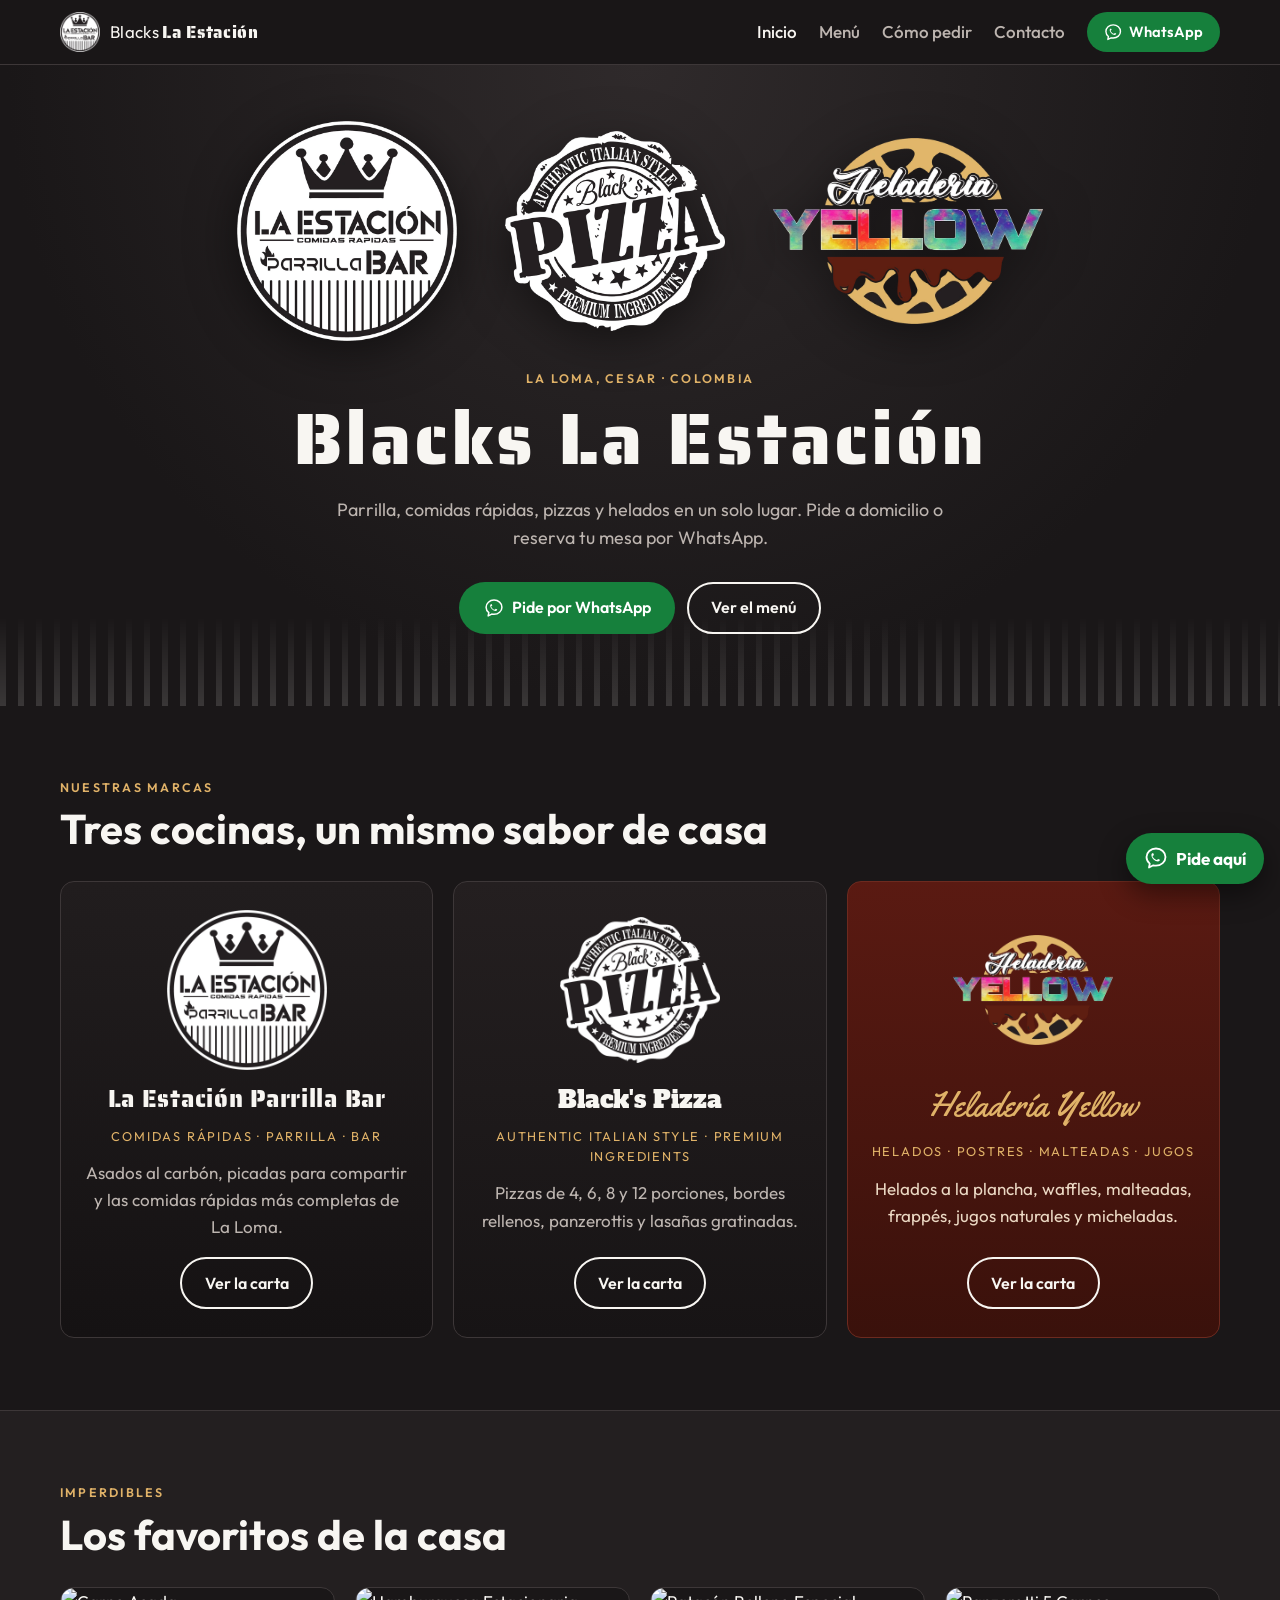
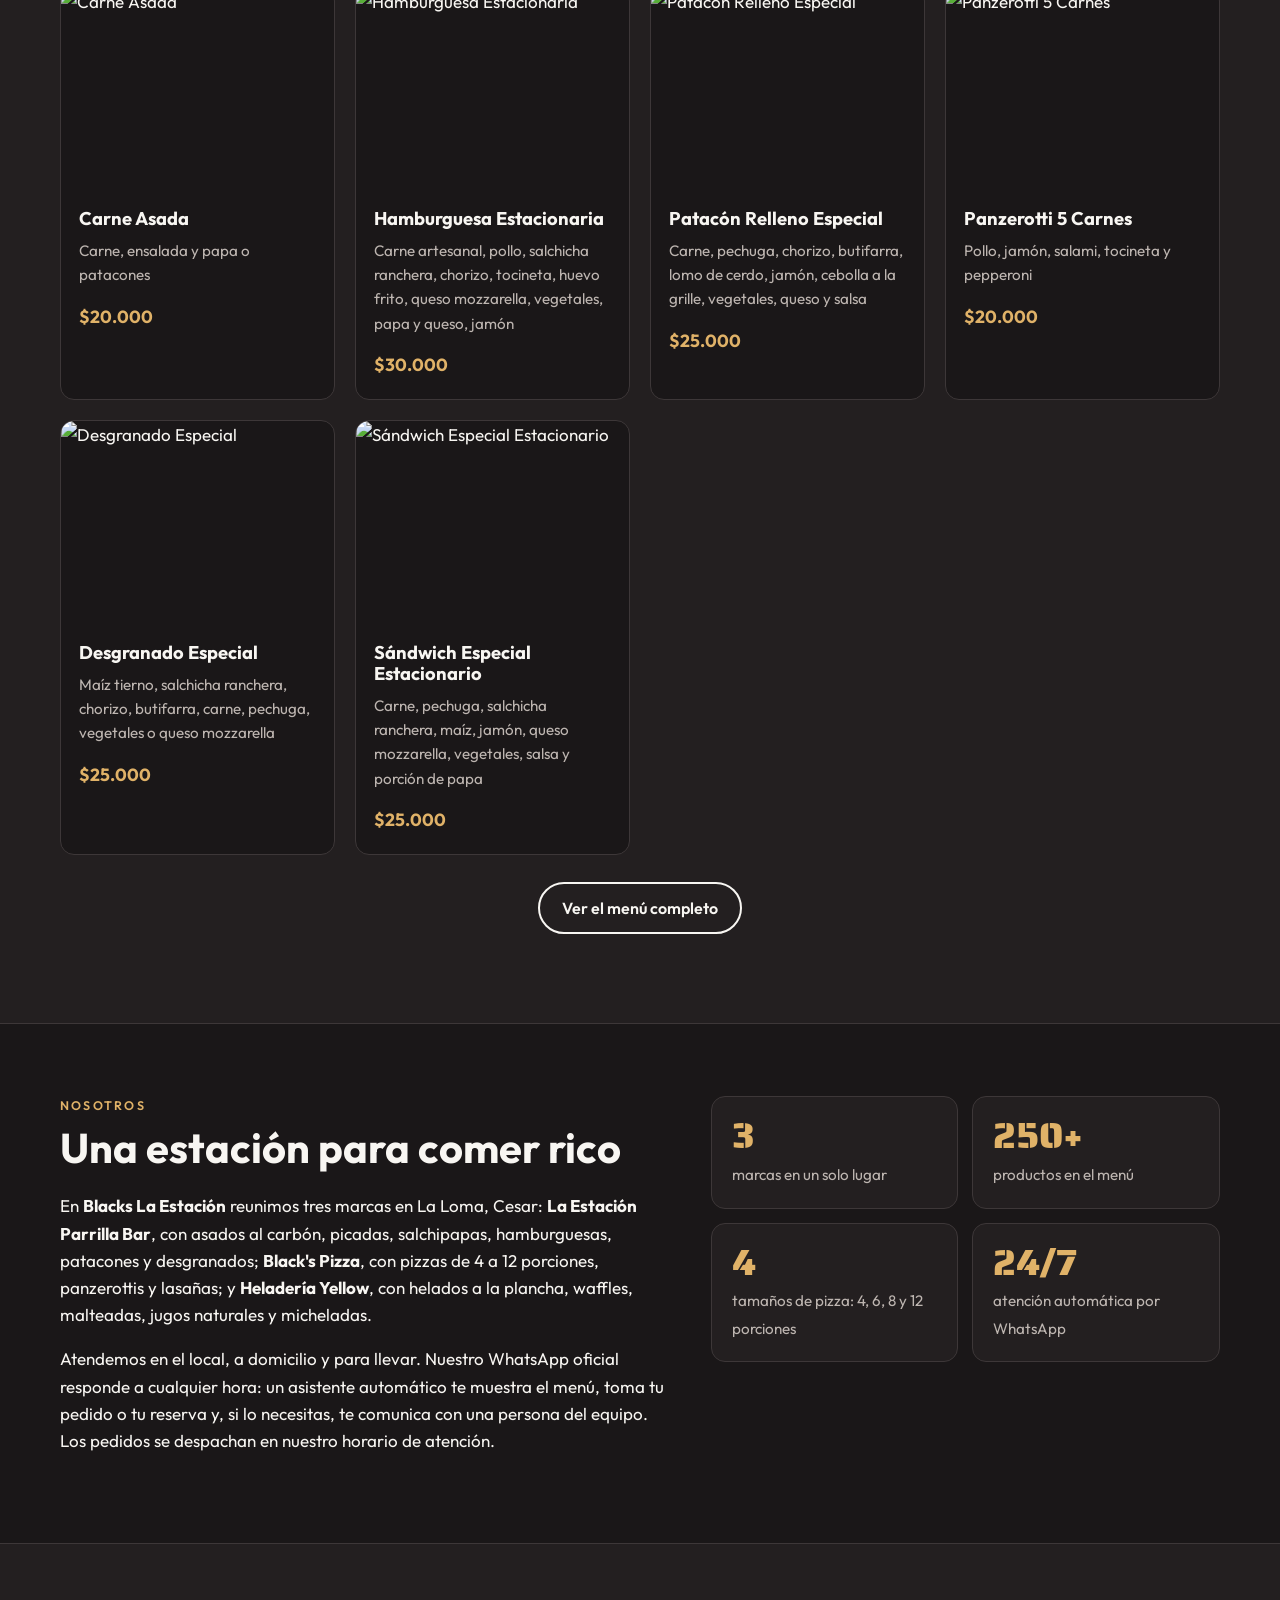
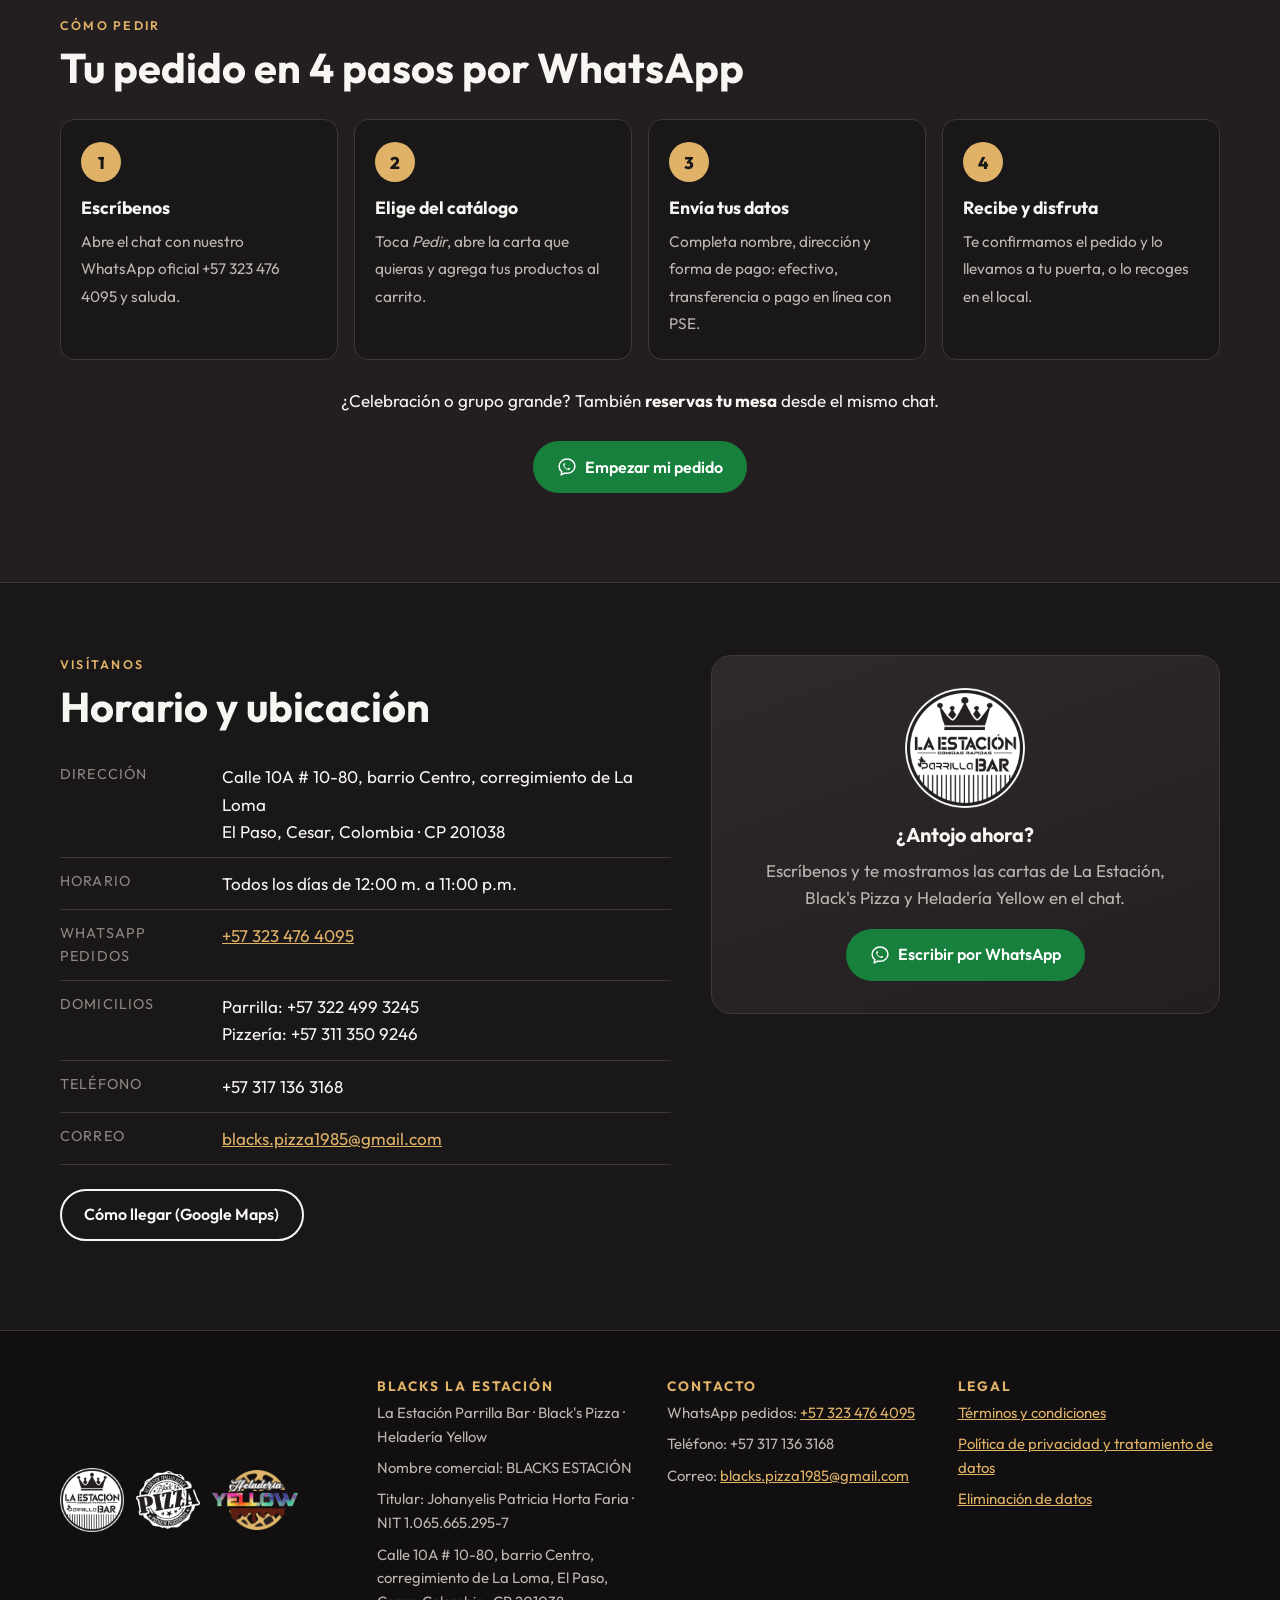
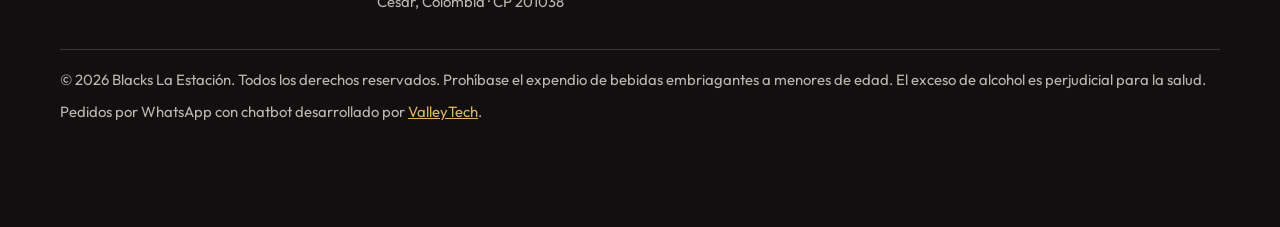
==== index.html @ 65b808b9 "Subiendo nuevamente los archivos de la página web" ====
<!doctype html>
<html lang="es-CO">
<head>
<meta charset="utf-8">
<meta name="viewport" content="width=device-width, initial-scale=1">
<title>Blacks La Estación | Parrilla, Pizza y Helados en La Loma, Cesar</title>
<meta name="description" content="Blacks La Estación: La Estación Parrilla Bar, Black&#x27;s Pizza y Heladería Yellow. Asados, comidas rápidas, pizzas y helados en La Loma, Cesar. Pide a domicilio por WhatsApp.">
<!-- Verificación del dominio en Meta (Configuración del negocio → Seguridad de la marca → Dominios → Etiqueta meta).
     Pega aquí la etiqueta que te dé Meta, por ejemplo:
<meta name="facebook-domain-verification" content="CODIGO_DE_META" /> -->
<meta property="og:title" content="Blacks La Estación | Parrilla, Pizza y Helados en La Loma, Cesar">
<meta property="og:description" content="Blacks La Estación: La Estación Parrilla Bar, Black&#x27;s Pizza y Heladería Yellow. Asados, comidas rápidas, pizzas y helados en La Loma, Cesar. Pide a domicilio por WhatsApp.">
<meta property="og:type" content="website">
<meta property="og:image" content="assets/img/la-estacion.png">
<meta name="theme-color" content="#1a1718">
<link rel="icon" type="image/png" href="assets/img/favicon.png">
<link rel="preconnect" href="https://fonts.googleapis.com">
<link rel="preconnect" href="https://fonts.gstatic.com" crossorigin>
<link href="https://fonts.googleapis.com/css2?family=Alfa+Slab+One&family=Outfit:wght@300;400;500;600;700;800&family=Saira+Stencil+One&family=Yellowtail&display=swap" rel="stylesheet">
<link rel="stylesheet" href="assets/css/estilos.css">
</head>
<body>
<a class="saltar" href="#contenido">Saltar al contenido</a>
<header class="barra">
  <div class="barra__in">
    <a class="marca-sitio" href="index.html" aria-label="Blacks La Estación, inicio">
      <img src="assets/img/la-estacion.webp" alt="" width="40" height="40">
      <span>Blacks <b>La Estación</b></span>
    </a>
    <button class="menu-movil" aria-expanded="false" aria-controls="nav-principal" aria-label="Abrir menú"><span></span><span></span><span></span></button>
    <nav id="nav-principal" class="nav" aria-label="Principal"><ul><li><a href="index.html" aria-current="page">Inicio</a></li><li><a href="menu.html">Menú</a></li><li><a href="index.html#pedir">Cómo pedir</a></li><li><a href="index.html#contacto">Contacto</a></li></ul>
      <a class="btn btn--wa btn--sm" data-wa href="https://wa.me/573234764095?text=Hola%20%F0%9F%91%8B%20quiero%20hacer%20un%20pedido" data-texto="Hola 👋 quiero hacer un pedido" target="_blank" rel="noopener"><svg class="ico" viewBox="0 0 24 24" aria-hidden="true"><path d="M12 2.5c-5.25 0-9.5 3.86-9.5 8.62 0 2.6 1.27 4.93 3.27 6.51L5 21.5l4.3-2.18c.86.21 1.77.32 2.7.32 5.25 0 9.5-3.86 9.5-8.62S17.25 2.5 12 2.5Z" fill="none" stroke="currentColor" stroke-width="1.8" stroke-linejoin="round"/><path d="M8.3 9.6c.2 1.7 2.4 4 4.2 4.4.6.1 1-.3 1.3-.7l.3-.4 1.8.9c-.1.9-.9 1.7-1.9 1.7-3 0-6.6-3.5-6.6-6.5 0-1 .8-1.8 1.7-1.9l.9 1.8-.4.3c-.4.2-.7.6-.6 1.1Z" fill="currentColor"/></svg><span>WhatsApp</span></a>
    </nav>
  </div>
</header>
<main id="contenido">
<section class="heroe">
  <div class="heroe__rayas" aria-hidden="true"></div>
  <div class="contenedor heroe__in">
    <div class="heroe__logos">
      <img src="assets/img/la-estacion.webp" alt="La Estación Parrilla Bar" width="220" height="220">
      <img src="assets/img/blacks-pizza.webp" alt="Black's Pizza" width="220" height="200">
      <img src="assets/img/heladeria-yellow.webp" alt="Heladería Yellow" width="260" height="180">
    </div>
    <p class="kicker">La Loma, Cesar · Colombia</p>
    <h1>Blacks La Estación</h1>
    <p class="heroe__texto">Parrilla, comidas rápidas, pizzas y helados en un solo lugar. Pide a domicilio o reserva tu mesa por WhatsApp.</p>
    <div class="heroe__cta">
      <a class="btn btn--wa" data-wa data-texto="Hola 👋 quiero hacer un pedido" href="https://wa.me/573234764095?text=Hola%20%F0%9F%91%8B%20quiero%20hacer%20un%20pedido" target="_blank" rel="noopener"><svg class="ico" viewBox="0 0 24 24" aria-hidden="true"><path d="M12 2.5c-5.25 0-9.5 3.86-9.5 8.62 0 2.6 1.27 4.93 3.27 6.51L5 21.5l4.3-2.18c.86.21 1.77.32 2.7.32 5.25 0 9.5-3.86 9.5-8.62S17.25 2.5 12 2.5Z" fill="none" stroke="currentColor" stroke-width="1.8" stroke-linejoin="round"/><path d="M8.3 9.6c.2 1.7 2.4 4 4.2 4.4.6.1 1-.3 1.3-.7l.3-.4 1.8.9c-.1.9-.9 1.7-1.9 1.7-3 0-6.6-3.5-6.6-6.5 0-1 .8-1.8 1.7-1.9l.9 1.8-.4.3c-.4.2-.7.6-.6 1.1Z" fill="currentColor"/></svg><span>Pide por WhatsApp</span></a>
      <a class="btn btn--linea" href="menu.html">Ver el menú</a>
    </div>
  </div>
</section>

<section class="seccion" id="marcas" aria-labelledby="t-marcas">
  <div class="contenedor">
    <p class="kicker">Nuestras marcas</p>
    <h2 id="t-marcas">Tres cocinas, un mismo sabor de casa</h2>
    <div class="marcas"><article class="marca marca--estacion"><img src="assets/img/la-estacion.webp" alt="La Estación Parrilla Bar" width="180" height="180" loading="lazy"><h3>La Estación Parrilla Bar</h3><p class="marca__lema">Comidas rápidas · Parrilla · Bar</p><p>Asados al carbón, picadas para compartir y las comidas rápidas más completas de La Loma.</p><a class="btn btn--linea" href="menu.html#la-estacion">Ver la carta</a></article><article class="marca marca--pizza"><img src="assets/img/blacks-pizza.webp" alt="Black&#x27;s Pizza" width="180" height="180" loading="lazy"><h3>Black&#x27;s Pizza</h3><p class="marca__lema">Authentic Italian Style · Premium Ingredients</p><p>Pizzas de 4, 6, 8 y 12 porciones, bordes rellenos, panzerottis y lasañas gratinadas.</p><a class="btn btn--linea" href="menu.html#blacks-pizza">Ver la carta</a></article><article class="marca marca--yellow"><img src="assets/img/heladeria-yellow.webp" alt="Heladería Yellow" width="180" height="180" loading="lazy"><h3>Heladería Yellow</h3><p class="marca__lema">Helados · Postres · Malteadas · Jugos</p><p>Helados a la plancha, waffles, malteadas, frappés, jugos naturales y micheladas.</p><a class="btn btn--linea" href="menu.html#heladeria-yellow">Ver la carta</a></article></div>
  </div>
</section>

<section class="seccion seccion--oscura" id="imperdibles" aria-labelledby="t-imperdibles">
  <div class="contenedor">
    <p class="kicker">Imperdibles</p>
    <h2 id="t-imperdibles">Los favoritos de la casa</h2>
    <div class="destacados"><article class="destacado"><img src="https://pirpos-files.s3.amazonaws.com/68f9b01c4023c130e6c7d6ea.jpeg" alt="Carne Asada" loading="lazy" width="480" height="360"><div><h3>Carne Asada</h3><p>Carne, ensalada y papa o patacones</p><span class="precio">$20.000</span></div></article><article class="destacado"><img src="https://pirpos-files.s3.amazonaws.com/6901132a6fb60f5fbaa8b054.jpeg" alt="Hamburguesa Estacionaria" loading="lazy" width="480" height="360"><div><h3>Hamburguesa Estacionaria</h3><p>Carne artesanal, pollo, salchicha ranchera, chorizo, tocineta, huevo frito, queso mozzarella, vegetales, papa y queso, jamón</p><span class="precio">$30.000</span></div></article><article class="destacado"><img src="https://pirpos-files.s3.amazonaws.com/69011b2ee66c3e035de1469e.jpeg" alt="Patacón Relleno Especial" loading="lazy" width="480" height="360"><div><h3>Patacón Relleno Especial</h3><p>Carne, pechuga, chorizo, butifarra, lomo de cerdo, jamón, cebolla a la grille, vegetales, queso y salsa</p><span class="precio">$25.000</span></div></article><article class="destacado"><img src="https://pirpos-files.s3.amazonaws.com/6a91e0bd433807bf418d8214.jpeg" alt="Panzerotti 5 Carnes" loading="lazy" width="480" height="360"><div><h3>Panzerotti 5 Carnes</h3><p>Pollo, jamón, salami, tocineta y pepperoni</p><span class="precio">$20.000</span></div></article><article class="destacado"><img src="https://pirpos-files.s3.amazonaws.com/69011bdbe66c3e035de273ed.jpeg" alt="Desgranado Especial" loading="lazy" width="480" height="360"><div><h3>Desgranado Especial</h3><p>Maíz tierno, salchicha ranchera, chorizo, butifarra, carne, pechuga, vegetales o queso mozzarella</p><span class="precio">$25.000</span></div></article><article class="destacado"><img src="https://pirpos-files.s3.amazonaws.com/69011d10e66c3e035de49a3c.jpeg" alt="Sándwich Especial Estacionario" loading="lazy" width="480" height="360"><div><h3>Sándwich Especial Estacionario</h3><p>Carne, pechuga, salchicha ranchera, maíz, jamón, queso mozzarella, vegetales, salsa y porción de papa</p><span class="precio">$25.000</span></div></article></div>
    <p class="centro"><a class="btn btn--linea" href="menu.html">Ver el menú completo</a></p>
  </div>
</section>

<section class="seccion" id="nosotros" aria-labelledby="t-nosotros">
  <div class="contenedor dos-col">
    <div>
      <p class="kicker">Nosotros</p>
      <h2 id="t-nosotros">Una estación para comer rico</h2>
      <p>En <strong>Blacks La Estación</strong> reunimos tres marcas en La Loma, Cesar: <strong>La Estación Parrilla Bar</strong>, con asados al carbón, picadas, salchipapas, hamburguesas, patacones y desgranados; <strong>Black's Pizza</strong>, con pizzas de 4 a 12 porciones, panzerottis y lasañas; y <strong>Heladería Yellow</strong>, con helados a la plancha, waffles, malteadas, jugos naturales y micheladas.</p>
      <p>Atendemos en el local, a domicilio y para llevar. Nuestro WhatsApp oficial responde a cualquier hora: un asistente automático te muestra el menú, toma tu pedido o tu reserva y, si lo necesitas, te comunica con una persona del equipo. Los pedidos se despachan en nuestro horario de atención.</p>
    </div>
    <ul class="datos-clave">
      <li><b>3</b><span>marcas en un solo lugar</span></li>
      <li><b>250+</b><span>productos en el menú</span></li>
      <li><b>4</b><span>tamaños de pizza: 4, 6, 8 y 12 porciones</span></li>
      <li><b>24/7</b><span>atención automática por WhatsApp</span></li>
    </ul>
  </div>
</section>

<section class="seccion seccion--oscura" id="pedir" aria-labelledby="t-pedir">
  <div class="contenedor">
    <p class="kicker">Cómo pedir</p>
    <h2 id="t-pedir">Tu pedido en 4 pasos por WhatsApp</h2>
    <ol class="pasos">
      <li><b>Escríbenos</b><span>Abre el chat con nuestro WhatsApp oficial <span data-dato="whatsappTexto">+57 323 476 4095</span> y saluda.</span></li>
      <li><b>Elige del catálogo</b><span>Toca <em>Pedir</em>, abre la carta que quieras y agrega tus productos al carrito.</span></li>
      <li><b>Envía tus datos</b><span>Completa nombre, dirección y forma de pago: efectivo, transferencia o pago en línea con PSE.</span></li>
      <li><b>Recibe y disfruta</b><span>Te confirmamos el pedido y lo llevamos a tu puerta, o lo recoges en el local.</span></li>
    </ol>
    <p class="centro">¿Celebración o grupo grande? También <strong>reservas tu mesa</strong> desde el mismo chat.</p>
    <p class="centro"><a class="btn btn--wa" data-wa data-texto="Hola 👋 quiero hacer un pedido" href="https://wa.me/573234764095?text=Hola%20%F0%9F%91%8B%20quiero%20hacer%20un%20pedido" target="_blank" rel="noopener"><svg class="ico" viewBox="0 0 24 24" aria-hidden="true"><path d="M12 2.5c-5.25 0-9.5 3.86-9.5 8.62 0 2.6 1.27 4.93 3.27 6.51L5 21.5l4.3-2.18c.86.21 1.77.32 2.7.32 5.25 0 9.5-3.86 9.5-8.62S17.25 2.5 12 2.5Z" fill="none" stroke="currentColor" stroke-width="1.8" stroke-linejoin="round"/><path d="M8.3 9.6c.2 1.7 2.4 4 4.2 4.4.6.1 1-.3 1.3-.7l.3-.4 1.8.9c-.1.9-.9 1.7-1.9 1.7-3 0-6.6-3.5-6.6-6.5 0-1 .8-1.8 1.7-1.9l.9 1.8-.4.3c-.4.2-.7.6-.6 1.1Z" fill="currentColor"/></svg><span>Empezar mi pedido</span></a></p>
  </div>
</section>

<section class="seccion" id="contacto" aria-labelledby="t-contacto">
  <div class="contenedor dos-col">
    <div>
      <p class="kicker">Visítanos</p>
      <h2 id="t-contacto">Horario y ubicación</h2>
      <dl class="ficha">
        <div><dt>Dirección</dt><dd><span data-dato="direccion">Calle 10A # 10-80, barrio Centro, corregimiento de La Loma</span><br><span data-dato="ciudad">El Paso, Cesar, Colombia</span> · CP <span data-dato="codigoPostal">201038</span></dd></div>
        <div><dt>Horario</dt><dd><span data-dato="horario">Todos los días de 12:00 m. a 11:00 p.m.</span></dd></div>
        <div><dt>WhatsApp pedidos</dt><dd><a data-wa href="https://wa.me/573234764095" target="_blank" rel="noopener"><span data-dato="whatsappTexto">+57 323 476 4095</span></a></dd></div>
        <div><dt>Domicilios</dt><dd>Parrilla: <span data-dato="domParrilla">+57 322 499 3245</span><br>Pizzería: <span data-dato="domPizzeria">+57 311 350 9246</span></dd></div>
        <div><dt>Teléfono</dt><dd><span data-dato="telefono">+57 317 136 3168</span></dd></div>
        <div><dt>Correo</dt><dd><a data-correo href="mailto:blacks.pizza1985@gmail.com"><span data-dato="correo">blacks.pizza1985@gmail.com</span></a></dd></div>
      </dl>
      <p><a class="btn btn--linea" data-mapa href="https://www.google.com/maps/search/?api=1&query=Calle+10A+%2310-80%2C+La+Loma%2C+El+Paso%2C+Cesar%2C+Colombia" target="_blank" rel="noopener">Cómo llegar (Google Maps)</a></p>
    </div>
    <div class="tarjeta-cta">
      <img src="assets/img/la-estacion.webp" alt="" width="140" height="140" loading="lazy">
      <h3>¿Antojo ahora?</h3>
      <p>Escríbenos y te mostramos las cartas de La Estación, Black's Pizza y Heladería Yellow en el chat.</p>
      <a class="btn btn--wa" data-wa data-texto="Hola 👋 quiero ver el menú" href="https://wa.me/573234764095?text=Hola%20%F0%9F%91%8B%20quiero%20ver%20el%20men%C3%BA" target="_blank" rel="noopener"><svg class="ico" viewBox="0 0 24 24" aria-hidden="true"><path d="M12 2.5c-5.25 0-9.5 3.86-9.5 8.62 0 2.6 1.27 4.93 3.27 6.51L5 21.5l4.3-2.18c.86.21 1.77.32 2.7.32 5.25 0 9.5-3.86 9.5-8.62S17.25 2.5 12 2.5Z" fill="none" stroke="currentColor" stroke-width="1.8" stroke-linejoin="round"/><path d="M8.3 9.6c.2 1.7 2.4 4 4.2 4.4.6.1 1-.3 1.3-.7l.3-.4 1.8.9c-.1.9-.9 1.7-1.9 1.7-3 0-6.6-3.5-6.6-6.5 0-1 .8-1.8 1.7-1.9l.9 1.8-.4.3c-.4.2-.7.6-.6 1.1Z" fill="currentColor"/></svg><span>Escribir por WhatsApp</span></a>
    </div>
  </div>
</section>
</main>
<footer class="pie">
  <div class="pie__in">
    <div class="pie__logos">
      <img src="assets/img/la-estacion.webp" alt="La Estación Parrilla Bar" width="72" height="72" loading="lazy">
      <img src="assets/img/blacks-pizza.webp" alt="Black's Pizza" width="72" height="66" loading="lazy">
      <img src="assets/img/heladeria-yellow.webp" alt="Heladería Yellow" width="96" height="66" loading="lazy">
    </div>
    <div class="pie__col">
      <h2>Blacks La Estación</h2>
      <p>La Estación Parrilla Bar · Black's Pizza · Heladería Yellow</p>
      <p>Nombre comercial: <span data-dato="nombreRut">BLACKS ESTACIÓN</span></p>
      <p>Titular: <span data-dato="razonSocial">Johanyelis Patricia Horta Faria</span> · NIT <span data-dato="nit">1.065.665.295-7</span></p>
      <p><span data-dato="direccion">Calle 10A # 10-80, barrio Centro, corregimiento de La Loma</span>, <span data-dato="ciudad">El Paso, Cesar, Colombia</span> · CP <span data-dato="codigoPostal">201038</span></p>
    </div>
    <div class="pie__col">
      <h2>Contacto</h2>
      <p>WhatsApp pedidos: <a data-wa href="https://wa.me/573234764095" target="_blank" rel="noopener"><span data-dato="whatsappTexto">+57 323 476 4095</span></a></p>
      <p>Teléfono: <span data-dato="telefono">+57 317 136 3168</span></p>
      <p>Correo: <a data-correo href="mailto:blacks.pizza1985@gmail.com"><span data-dato="correo">blacks.pizza1985@gmail.com</span></a></p>
    </div>
    <div class="pie__col">
      <h2>Legal</h2>
      <p><a href="terminos.html">Términos y condiciones</a></p>
      <p><a href="privacidad.html">Política de privacidad y tratamiento de datos</a></p>
      <p><a href="privacidad.html#eliminacion">Eliminación de datos</a></p>
    </div>
  </div>
  <p class="pie__legal">© <span data-anio>2026</span> Blacks La Estación. Todos los derechos reservados. Prohíbase el expendio de bebidas embriagantes a menores de edad. El exceso de alcohol es perjudicial para la salud.</p>
  <p class="pie__legal">Pedidos por WhatsApp con chatbot desarrollado por <a href="https://valley-tech.github.io/" target="_blank" rel="noopener">ValleyTech</a>.</p>
</footer>
<a class="flotante" data-wa href="https://wa.me/573234764095?text=Hola%20%F0%9F%91%8B%20quiero%20hacer%20un%20pedido" data-texto="Hola 👋 quiero hacer un pedido" target="_blank" rel="noopener" aria-label="Escríbenos por WhatsApp"><svg class="ico" viewBox="0 0 24 24" aria-hidden="true"><path d="M12 2.5c-5.25 0-9.5 3.86-9.5 8.62 0 2.6 1.27 4.93 3.27 6.51L5 21.5l4.3-2.18c.86.21 1.77.32 2.7.32 5.25 0 9.5-3.86 9.5-8.62S17.25 2.5 12 2.5Z" fill="none" stroke="currentColor" stroke-width="1.8" stroke-linejoin="round"/><path d="M8.3 9.6c.2 1.7 2.4 4 4.2 4.4.6.1 1-.3 1.3-.7l.3-.4 1.8.9c-.1.9-.9 1.7-1.9 1.7-3 0-6.6-3.5-6.6-6.5 0-1 .8-1.8 1.7-1.9l.9 1.8-.4.3c-.4.2-.7.6-.6 1.1Z" fill="currentColor"/></svg><span>Pide aquí</span></a>
<script src="assets/js/datos.js"></script>
<script src="assets/js/sitio.js"></script>
</body>
</html>
---- assets/css/estilos.css ----
/* Blacks La Estación · La Estación Parrilla Bar · Black's Pizza · Heladería Yellow
   Colores tomados de los logos: carbón y blanco (La Estación / Black's Pizza),
   dorado de barquillo, chocolate y arcoíris (Heladería Yellow). */
:root {
  --carbon: #1a1718;
  --carbon-2: #231f20;
  --carbon-3: #2e292a;
  --linea: #3d3738;
  --blanco: #f8f6f2;
  --gris: #bdb5b0;
  --gris-2: #8f8682;
  --oro: #e0b268;
  --oro-2: #c99a4b;
  --choco: #5a1a12;
  --choco-2: #3a110b;
  --crema: #fff7ea;
  --wa: #16803c;
  --wa-2: #12692f;
  --arcoiris: linear-gradient(90deg, #3ec7a5, #e9418a 22%, #ec2a3a 40%, #f6c22d 58%, #f07828 72%, #6b3fa0 88%, #3a7bd5);
  --radio: 14px;
  --sombra: 0 10px 30px rgba(0, 0, 0, .35);
  --f-texto: 'Outfit', system-ui, -apple-system, 'Segoe UI', Roboto, sans-serif;
  --f-estacion: 'Saira Stencil One', 'Outfit', sans-serif;
  --f-pizza: 'Alfa Slab One', Georgia, serif;
  --f-yellow: 'Yellowtail', cursive;
  --alto-barra: 64px;
}

* { box-sizing: border-box; }
html { scroll-behavior: smooth; -webkit-text-size-adjust: 100%; }
@media (prefers-reduced-motion: reduce) { html { scroll-behavior: auto; } * { transition: none !important; animation: none !important; } }
body {
  margin: 0;
  font-family: var(--f-texto);
  font-size: 17px;
  line-height: 1.6;
  color: var(--blanco);
  background: var(--carbon);
}
img { max-width: 100%; height: auto; display: block; }
a { color: var(--oro); }
a:hover { color: #f0cb8c; }
h1, h2, h3, h4 { line-height: 1.15; margin: 0 0 .5em; }
p { margin: 0 0 1em; }
:focus-visible { outline: 3px solid var(--oro); outline-offset: 3px; border-radius: 4px; }
[id] { scroll-margin-top: calc(var(--alto-barra) + 70px); }

.saltar { position: absolute; left: -999px; top: 8px; background: var(--oro); color: var(--carbon); padding: 8px 14px; border-radius: 8px; z-index: 100; }
.saltar:focus { left: 16px; }

.contenedor { width: min(1160px, 100% - 32px); margin-inline: auto; }
.kicker { text-transform: uppercase; letter-spacing: .18em; font-size: .78rem; font-weight: 600; color: var(--oro); margin-bottom: .6em; }
.centro { text-align: center; margin-top: 1.6em; }
.ico { width: 1.25em; height: 1.25em; flex: none; }

/* ---------- botones ---------- */
.btn {
  display: inline-flex; align-items: center; justify-content: center; gap: .5em;
  min-height: 48px; padding: .7em 1.4em; border-radius: 999px;
  font-weight: 600; font-size: 1rem; text-decoration: none; cursor: pointer;
  border: 2px solid transparent; transition: transform .15s ease, background .15s ease, color .15s ease;
}
.btn:hover { transform: translateY(-1px); }
.btn--wa { background: var(--wa); color: #fff; }
.btn--wa:hover { background: var(--wa-2); color: #fff; }
.btn--linea { border-color: currentColor; color: var(--blanco); background: transparent; }
.btn--linea:hover { background: var(--blanco); color: var(--carbon); }
.btn--sm { min-height: 40px; padding: .45em 1em; font-size: .92rem; }

/* ---------- barra superior ---------- */
.barra { position: sticky; top: 0; z-index: 50; background: rgba(26, 23, 24, .94); backdrop-filter: blur(8px); border-bottom: 1px solid var(--linea); }
.barra__in { width: min(1160px, 100% - 32px); margin-inline: auto; height: var(--alto-barra); display: flex; align-items: center; justify-content: space-between; gap: 16px; }
.marca-sitio { display: flex; align-items: center; gap: 10px; color: var(--blanco); text-decoration: none; font-size: 1.05rem; letter-spacing: .02em; }
.marca-sitio img { width: 40px; height: 40px; }
.marca-sitio b { font-family: var(--f-estacion); font-weight: 400; letter-spacing: .04em; }
.nav { display: flex; align-items: center; gap: 22px; }
.nav ul { display: flex; gap: 22px; list-style: none; margin: 0; padding: 0; }
.nav ul a { color: var(--gris); text-decoration: none; font-weight: 500; }
.nav ul a:hover, .nav ul a[aria-current="page"] { color: var(--blanco); }
.menu-movil { display: none; background: none; border: 0; width: 44px; height: 44px; padding: 10px; cursor: pointer; }
.menu-movil span { display: block; height: 2px; background: var(--blanco); margin: 5px 0; border-radius: 2px; transition: transform .2s ease, opacity .2s ease; }
@media (max-width: 860px) {
  .menu-movil { display: block; }
  .nav { position: absolute; top: var(--alto-barra); left: 0; right: 0; flex-direction: column; align-items: stretch; gap: 0;
    background: var(--carbon-2); border-bottom: 1px solid var(--linea); padding: 8px 16px 16px; display: none; }
  .nav.abierto { display: flex; }
  .nav ul { flex-direction: column; gap: 0; }
  .nav ul a { display: block; padding: 12px 4px; border-bottom: 1px solid var(--linea); }
  .nav .btn { margin-top: 12px; }
  .menu-movil[aria-expanded="true"] span:nth-child(1) { transform: translateY(7px) rotate(45deg); }
  .menu-movil[aria-expanded="true"] span:nth-child(2) { opacity: 0; }
  .menu-movil[aria-expanded="true"] span:nth-child(3) { transform: translateY(-7px) rotate(-45deg); }
}

/* ---------- héroe ---------- */
.heroe { position: relative; overflow: hidden; padding: 56px 0 72px; text-align: center;
  background: radial-gradient(ellipse at 50% 0%, #2f2a2b 0%, var(--carbon) 70%); }
.heroe__rayas { position: absolute; inset: auto 0 0 0; height: 90px; opacity: .14;
  background: repeating-linear-gradient(90deg, var(--blanco) 0 6px, transparent 6px 18px);
  -webkit-mask-image: linear-gradient(to top, #000, transparent); mask-image: linear-gradient(to top, #000, transparent); }
.heroe__in { position: relative; }
.heroe__logos { display: flex; align-items: center; justify-content: center; gap: clamp(12px, 4vw, 48px); margin-bottom: 28px; }
.heroe__logos img { width: clamp(88px, 22vw, 220px); filter: drop-shadow(0 8px 24px rgba(0, 0, 0, .5)); }
.heroe__logos img:last-child { width: clamp(110px, 27vw, 270px); }
.heroe h1 { font-family: var(--f-estacion); font-weight: 400; font-size: clamp(2.4rem, 7vw, 4.6rem); letter-spacing: .04em; margin-bottom: .2em; }
.heroe__texto { max-width: 640px; margin: 0 auto 1.6em; color: var(--gris); font-size: 1.12rem; }
.heroe__cta { display: flex; flex-wrap: wrap; gap: 12px; justify-content: center; }

/* ---------- secciones del inicio ---------- */
.seccion { padding: 72px 0; }
.seccion--oscura { background: var(--carbon-2); border-block: 1px solid var(--linea); }
.seccion h2 { font-size: clamp(1.8rem, 4.4vw, 2.6rem); font-weight: 700; }
.marcas { display: grid; grid-template-columns: repeat(auto-fit, minmax(260px, 1fr)); gap: 20px; margin-top: 28px; }
.marca { border-radius: var(--radio); padding: 28px 24px; text-align: center; border: 1px solid var(--linea); display: flex; flex-direction: column; align-items: center; }
.marca img { width: 160px; height: 160px; object-fit: contain; margin-bottom: 16px; }
.marca h3 { font-size: 1.5rem; }
.marca__lema { font-size: .8rem; letter-spacing: .14em; text-transform: uppercase; color: var(--oro); }
.marca p:not(.marca__lema) { color: var(--gris); flex: 1; }
.marca--estacion { background: linear-gradient(180deg, #211d1e, #151213); }
.marca--estacion h3 { font-family: var(--f-estacion); font-weight: 400; letter-spacing: .03em; }
.marca--pizza { background: linear-gradient(180deg, #241f20, #171415); }
.marca--pizza h3 { font-family: var(--f-pizza); font-weight: 400; }
.marca--yellow { background: linear-gradient(180deg, var(--choco), var(--choco-2)); border-color: #6d2a1f; }
.marca--yellow h3 { font-family: var(--f-yellow); font-weight: 400; font-size: 2.1rem; color: var(--oro); }
.marca--yellow p:not(.marca__lema) { color: #ecd9c4; }

.destacados { display: grid; grid-template-columns: repeat(auto-fill, minmax(250px, 1fr)); gap: 20px; margin-top: 28px; }
.destacado { background: var(--carbon); border: 1px solid var(--linea); border-radius: var(--radio); overflow: hidden; }
.destacado img { width: 100%; aspect-ratio: 4 / 3; object-fit: cover; }
.destacado div { padding: 16px 18px 20px; }
.destacado h3 { font-size: 1.15rem; }
.destacado p { color: var(--gris); font-size: .95rem; }
.precio { font-weight: 700; font-size: 1.1rem; color: var(--oro); }

.dos-col { display: grid; grid-template-columns: 1.2fr 1fr; gap: 40px; align-items: start; }
@media (max-width: 860px) { .dos-col { grid-template-columns: 1fr; } }
.datos-clave { list-style: none; padding: 0; margin: 0; display: grid; grid-template-columns: 1fr 1fr; gap: 14px; }
.datos-clave li { background: var(--carbon-2); border: 1px solid var(--linea); border-radius: var(--radio); padding: 20px; }
.datos-clave b { display: block; font-family: var(--f-estacion); font-weight: 400; font-size: 2.3rem; color: var(--oro); line-height: 1; margin-bottom: 6px; }
.datos-clave span { color: var(--gris); font-size: .95rem; }

.pasos { counter-reset: paso; list-style: none; padding: 0; margin: 28px 0 0; display: grid; grid-template-columns: repeat(auto-fit, minmax(220px, 1fr)); gap: 16px; }
.pasos li { counter-increment: paso; background: var(--carbon); border: 1px solid var(--linea); border-radius: var(--radio); padding: 22px 20px; }
.pasos li::before { content: counter(paso); display: grid; place-items: center; width: 40px; height: 40px; border-radius: 50%; background: var(--oro); color: var(--carbon); font-weight: 800; margin-bottom: 12px; }
.pasos b { display: block; font-size: 1.1rem; margin-bottom: 4px; }
.pasos span { color: var(--gris); font-size: .96rem; }

.ficha { margin: 0 0 1.4em; }
.ficha div { display: grid; grid-template-columns: 150px 1fr; gap: 12px; padding: 12px 0; border-bottom: 1px solid var(--linea); }
.ficha dt { color: var(--gris-2); font-size: .9rem; text-transform: uppercase; letter-spacing: .08em; }
.ficha dd { margin: 0; }
@media (max-width: 520px) { .ficha div { grid-template-columns: 1fr; gap: 2px; } }
.tarjeta-cta { background: linear-gradient(160deg, var(--carbon-3), var(--carbon-2)); border: 1px solid var(--linea); border-radius: 20px; padding: 32px 28px; text-align: center; }
.tarjeta-cta img { width: 120px; margin: 0 auto 16px; }
.tarjeta-cta p { color: var(--gris); }

/* ---------- página de menú ---------- */
.titulo-pagina { padding: 48px 0 28px; text-align: center; }
.titulo-pagina h1 { font-family: var(--f-estacion); font-weight: 400; font-size: clamp(2rem, 6vw, 3.4rem); letter-spacing: .03em; }
.titulo-pagina p:not(.kicker) { color: var(--gris); max-width: 640px; margin-inline: auto; }

.pestanas { position: sticky; top: var(--alto-barra); z-index: 40; background: rgba(26, 23, 24, .96); backdrop-filter: blur(8px); border-block: 1px solid var(--linea); }
.pestanas ul { list-style: none; margin: 0 auto; padding: 10px 16px; display: flex; gap: 8px; justify-content: center; overflow-x: auto; scrollbar-width: none; width: min(1160px, 100%); }
.pestanas ul::-webkit-scrollbar { display: none; }
.pestanas a { display: block; white-space: nowrap; padding: 9px 16px; border-radius: 999px; color: var(--gris); text-decoration: none; font-weight: 600; border: 1px solid var(--linea); }
.pestanas a:hover { color: var(--blanco); border-color: var(--gris-2); }
.pestanas a.activa { background: var(--blanco); color: var(--carbon); border-color: var(--blanco); }
@media (max-width: 640px) { .pestanas ul { justify-content: flex-start; } }

.carta { padding: 56px 0 64px; position: relative; }
.carta__in { width: min(1160px, 100% - 32px); margin-inline: auto; }
.carta__cab { display: flex; align-items: center; gap: 24px; margin-bottom: 22px; }
.carta__logo { width: 132px; height: 132px; object-fit: contain; flex: none; }
.carta__logo--txt { display: grid; place-items: center; border-radius: 50%; border: 2px solid var(--gris); font-family: var(--f-estacion); font-size: 1.4rem; color: var(--blanco); }
.carta__cab h2 { font-size: clamp(1.9rem, 5vw, 2.8rem); font-weight: 400; margin-bottom: .2em; }
.carta__cab p { margin: 0; color: var(--gris); }
.carta__lema { text-transform: uppercase; letter-spacing: .16em; font-size: .76rem; color: var(--oro) !important; margin-bottom: .5em !important; }
@media (max-width: 600px) { .carta__cab { flex-direction: column; text-align: center; } .carta__logo { width: 120px; height: 120px; } }

.chips ul { list-style: none; padding: 0 0 6px; margin: 0 0 8px; display: flex; gap: 8px; overflow-x: auto; scrollbar-width: thin; }
.chips a { display: block; white-space: nowrap; padding: 7px 14px; border-radius: 999px; font-size: .9rem; text-decoration: none; color: var(--blanco); border: 1px solid var(--linea); background: rgba(255, 255, 255, .04); }
.chips a:hover { border-color: var(--oro); color: var(--oro); }

.categoria { padding-top: 26px; }
.categoria h3 { font-size: 1.55rem; display: flex; align-items: center; gap: 14px; }
.categoria h3::after { content: ""; flex: 1; height: 1px; background: currentColor; opacity: .25; }
.aviso-alcohol { font-size: .85rem; color: var(--gris); border-left: 3px solid var(--oro); padding: 6px 12px; background: rgba(255, 255, 255, .04); border-radius: 0 8px 8px 0; }

.platos { display: grid; grid-template-columns: repeat(auto-fill, minmax(255px, 1fr)); gap: 18px; }
.plato { display: flex; flex-direction: column; border-radius: var(--radio); overflow: hidden; background: var(--carbon-2); border: 1px solid var(--linea); }
.plato__foto { aspect-ratio: 4 / 3; overflow: hidden; background: #141112; }
.plato__foto img { width: 100%; height: 100%; object-fit: cover; }
.plato__foto--sin { aspect-ratio: 16 / 7; display: grid; place-items: center; background:
  radial-gradient(circle at 50% 50%, rgba(255, 255, 255, .06), transparent 60%), #151213; }
.plato__foto--sin { position: relative; }
.plato__foto--sin img { position: absolute; inset: 0; margin: auto; width: auto; height: 78%; object-fit: contain; opacity: .5; }
.plato__foto--bebida span { width: 40px; height: 64px; border: 3px solid var(--gris-2); border-radius: 10px 10px 16px 16px; position: relative; opacity: .6; }
.plato__foto--bebida span::before { content: ""; position: absolute; left: 50%; top: -14px; width: 16px; height: 11px; transform: translateX(-50%); border: 3px solid var(--gris-2); border-bottom: 0; border-radius: 4px 4px 0 0; }
.plato__info { padding: 14px 16px 16px; display: flex; flex-direction: column; flex: 1; }
.plato h4 { font-size: 1.08rem; font-weight: 700; margin-bottom: .3em; }
.plato__info > p { color: var(--gris); font-size: .92rem; margin-bottom: .8em; flex: 1; }
.plato__pie { display: flex; align-items: center; justify-content: space-between; gap: 10px; margin-top: auto; }
.plato__pie--solo { justify-content: flex-end; margin-top: 10px; }
.pedir { display: inline-flex; align-items: center; gap: 6px; min-height: 40px; padding: 6px 14px; border-radius: 999px; background: var(--wa); color: #fff; font-weight: 600; font-size: .9rem; text-decoration: none; }
.pedir:hover { background: var(--wa-2); color: #fff; }
.pedir .ico { width: 18px; height: 18px; }
.tamanos { list-style: none; padding: 0; margin: 0; display: grid; gap: 4px; }
.tamanos li { display: flex; align-items: baseline; gap: 8px; padding: 5px 10px; border-radius: 8px; background: rgba(255, 255, 255, .05); font-size: .9rem; }
.tamanos li span { white-space: nowrap; }
.tamanos li::after { content: ""; order: 1; flex: 1; border-bottom: 1px dotted currentColor; opacity: .35; }
.tamanos li b { order: 2; white-space: nowrap; }
.tamanos b { color: var(--oro); }
.sabores { list-style: none; padding: 0; margin: 0 0 12px; display: flex; flex-wrap: wrap; gap: 6px; }
.sabores li { font-size: .8rem; padding: 3px 9px; border-radius: 999px; background: rgba(255, 255, 255, .07); }

/* La Estación: blanco y negro, rayas del logo, tipografía tipo esténcil */
.carta--estacion { background: #141112; }
.carta--estacion::before { content: ""; position: absolute; inset: 0 0 auto 0; height: 10px; background: repeating-linear-gradient(90deg, var(--blanco) 0 5px, transparent 5px 14px); opacity: .5; }
.carta--estacion .carta__cab h2, .carta--estacion .categoria h3 { font-family: var(--f-estacion); letter-spacing: .03em; font-weight: 400; }
.carta--estacion .plato { border-color: #3a3536; }

/* Black's Pizza: sello blanco, estrellas, tipografía slab */
.carta--pizza { background: #1d191a; }
.carta--pizza .carta__cab h2, .carta--pizza .categoria h3 { font-family: var(--f-pizza); font-weight: 400; color: #f3ecdf; }
.carta--pizza .categoria h3::before { content: "★"; font-size: .8em; color: var(--blanco); }
.carta--pizza .plato { border: 1px dashed #6b6365; background: #241f20; }
.carta--pizza .tamanos li { background: rgba(243, 236, 223, .08); }

/* Heladería Yellow: chocolate, barquillo dorado y arcoíris */
.carta--yellow { background:
  repeating-linear-gradient(45deg, rgba(224, 178, 104, .07) 0 2px, transparent 2px 26px),
  repeating-linear-gradient(-45deg, rgba(224, 178, 104, .07) 0 2px, transparent 2px 26px),
  linear-gradient(180deg, var(--choco-2), var(--choco) 40%, #4a150e); }
.carta--yellow .carta__cab h2 { font-family: var(--f-yellow); font-weight: 400; font-size: clamp(2.6rem, 7vw, 3.6rem); color: var(--oro); }
.carta--yellow .carta__lema { color: #ffd9a0 !important; }
.carta--yellow .carta__cab p { color: #ecd9c4; }
.carta--yellow .categoria h3 { background: var(--arcoiris); -webkit-background-clip: text; background-clip: text; color: transparent; font-weight: 800; }
.carta--yellow .categoria h3::after { background: var(--arcoiris); opacity: .7; }
.carta--yellow .chips a { border-color: rgba(224, 178, 104, .45); color: var(--crema); background: rgba(0, 0, 0, .15); }
.carta--yellow .plato { background: var(--crema); color: #3a1a12; border: 0; box-shadow: var(--sombra); }
.carta--yellow .plato__info > p { color: #7a5040; }
.carta--yellow .precio, .carta--yellow .tamanos b { color: var(--choco); }
.carta--yellow .plato__foto--sin { background: linear-gradient(180deg, #f1d6a6, var(--oro)); }
.carta--yellow .plato__foto--sin img { opacity: .9; }
.carta--yellow .tamanos li, .carta--yellow .sabores li { background: #f3e2c8; }
.carta--yellow .aviso-alcohol { color: #ecd9c4; background: rgba(0, 0, 0, .2); }

/* Bebidas */
.carta--bebidas { background: #161314; border-top: 1px solid var(--linea); }
.carta--bebidas .carta__cab h2 { font-family: var(--f-estacion); }

/* ---------- páginas legales ---------- */
.legal { padding: 48px 0 72px; max-width: 820px; }
.legal h1 { font-size: clamp(1.9rem, 5vw, 2.6rem); }
.legal h2 { font-size: 1.3rem; margin-top: 2em; color: var(--oro); }
.legal p, .legal li { color: #e3ded9; }
.legal ul, .legal ol { padding-left: 1.3em; }
.legal li { margin-bottom: .4em; }
.legal__vigencia { color: var(--gris) !important; }
.indice { background: var(--carbon-2); border: 1px solid var(--linea); border-radius: var(--radio); padding: 16px 20px; margin: 20px 0 8px; }
.indice ol { columns: 2 240px; margin: 0; padding-left: 1.3em; }
.indice a { color: var(--blanco); text-decoration: none; }
.indice a:hover { color: var(--oro); }

/* ---------- pie ---------- */
.pie { background: #110f10; border-top: 1px solid var(--linea); padding: 48px 0 24px; padding-bottom: 96px; }
.pie__in { width: min(1160px, 100% - 32px); margin-inline: auto; display: grid; grid-template-columns: 1.1fr 1fr 1fr 1fr; gap: 28px; }
@media (max-width: 900px) { .pie__in { grid-template-columns: 1fr 1fr; } }
@media (max-width: 560px) { .pie__in { grid-template-columns: 1fr; } }
.pie__logos { display: flex; align-items: center; gap: 12px; }
.pie__logos img { width: 64px; height: auto; }
.pie__logos img:last-child { width: 86px; }
.pie h2 { font-size: .85rem; text-transform: uppercase; letter-spacing: .14em; color: var(--oro); }
.pie p { color: var(--gris); font-size: .93rem; margin-bottom: .5em; }
.pie__legal { width: min(1160px, 100% - 32px); margin: 28px auto 0; font-size: .82rem; color: var(--gris-2); border-top: 1px solid var(--linea); padding-top: 18px; }
.pie__legal + .pie__legal { margin-top: 6px; border: 0; padding-top: 0; }

/* ---------- botón flotante de WhatsApp ---------- */
.flotante { position: fixed; right: 16px; bottom: 16px; z-index: 60; display: inline-flex; align-items: center; gap: 8px;
  background: var(--wa); color: #fff; text-decoration: none; font-weight: 700; padding: 12px 18px; border-radius: 999px; box-shadow: 0 10px 28px rgba(0, 0, 0, .45); }
.flotante:hover { background: var(--wa-2); color: #fff; }
.flotante .ico { width: 24px; height: 24px; }
@media (max-width: 420px) { .flotante span { display: none; } .flotante { padding: 14px; } }
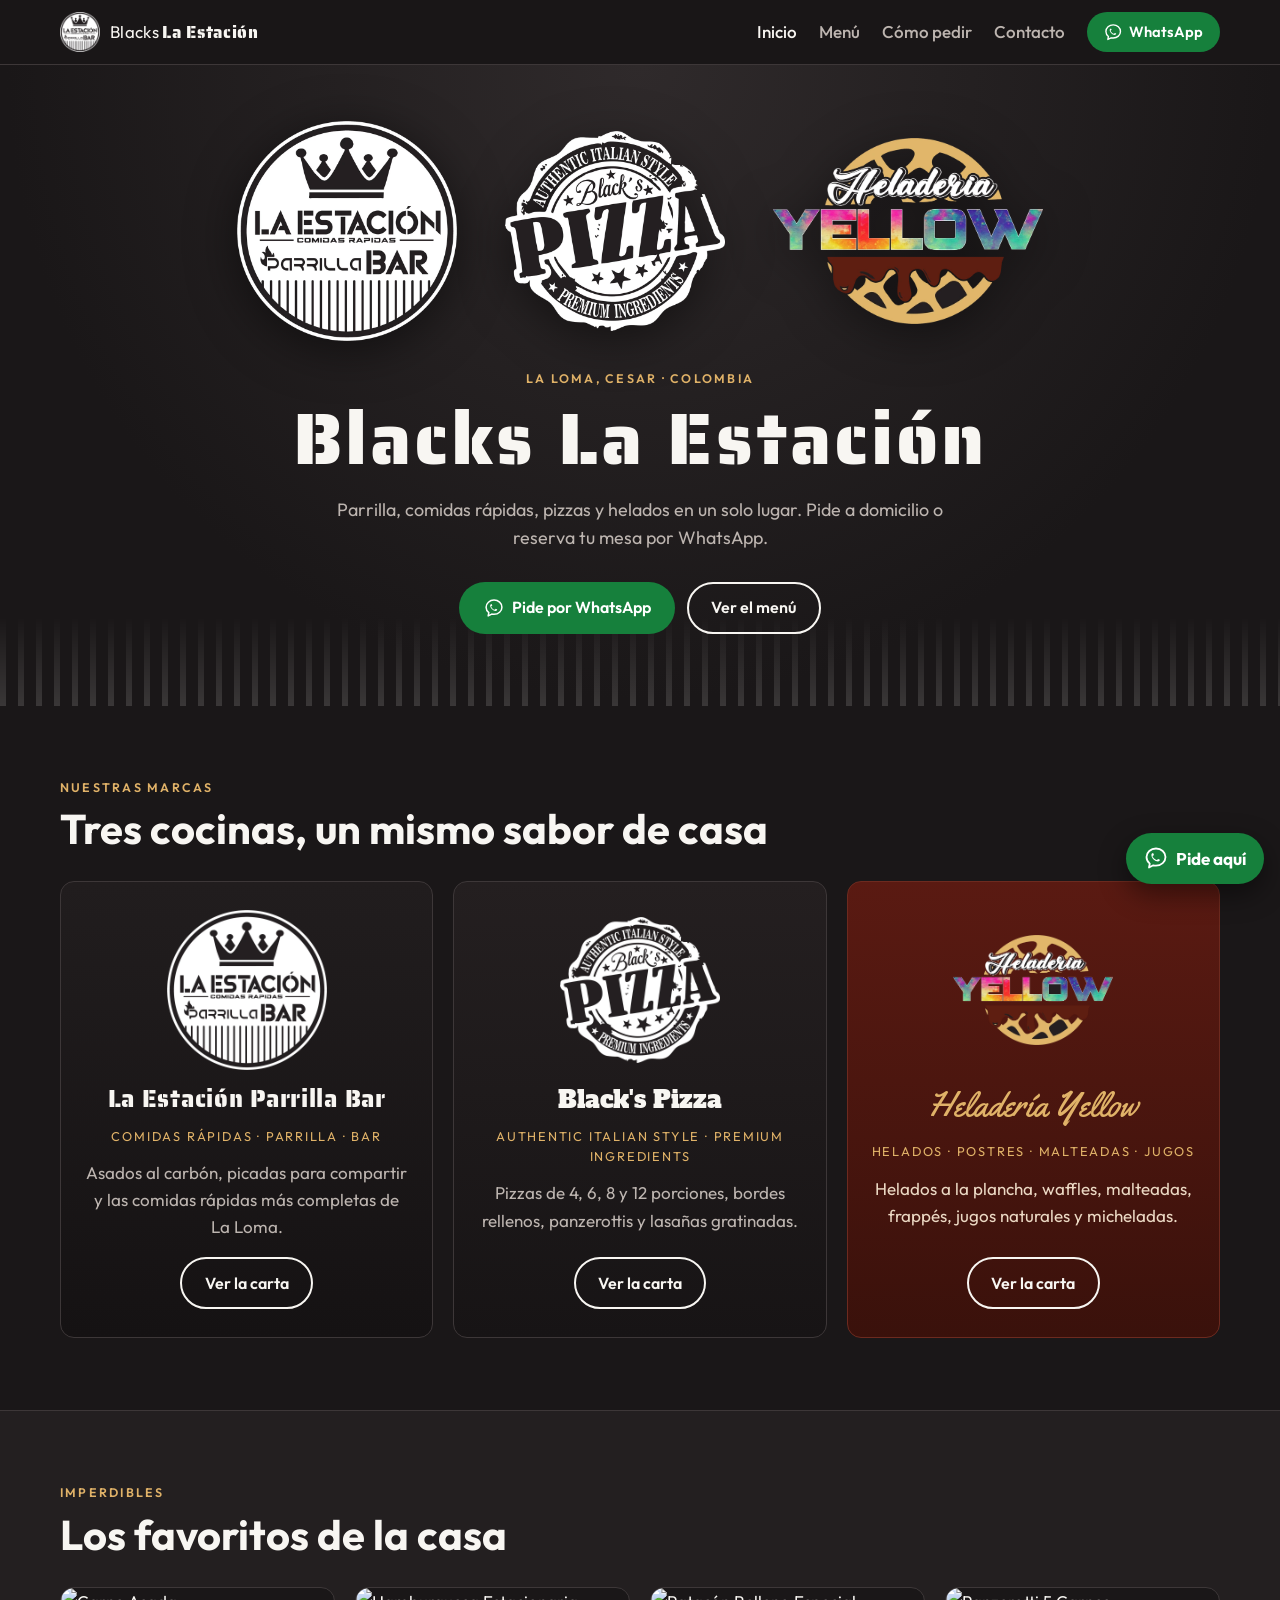
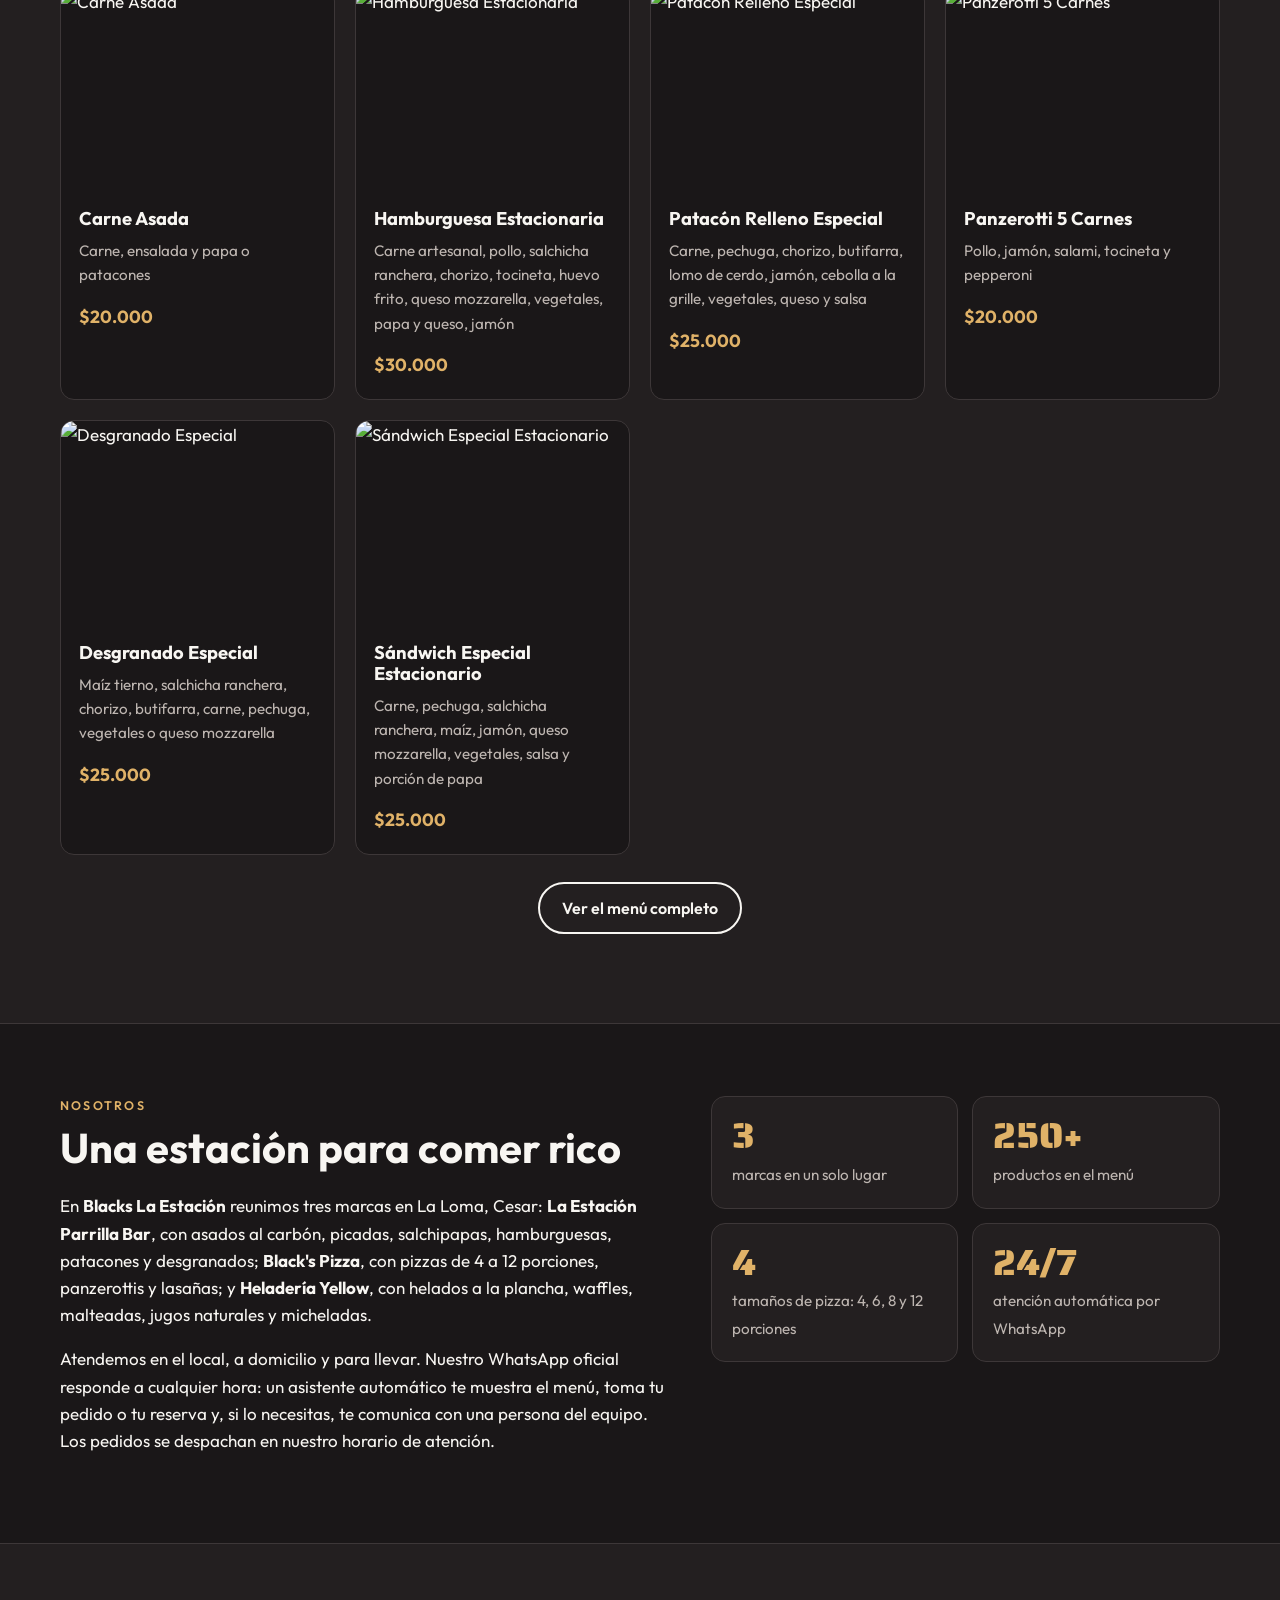
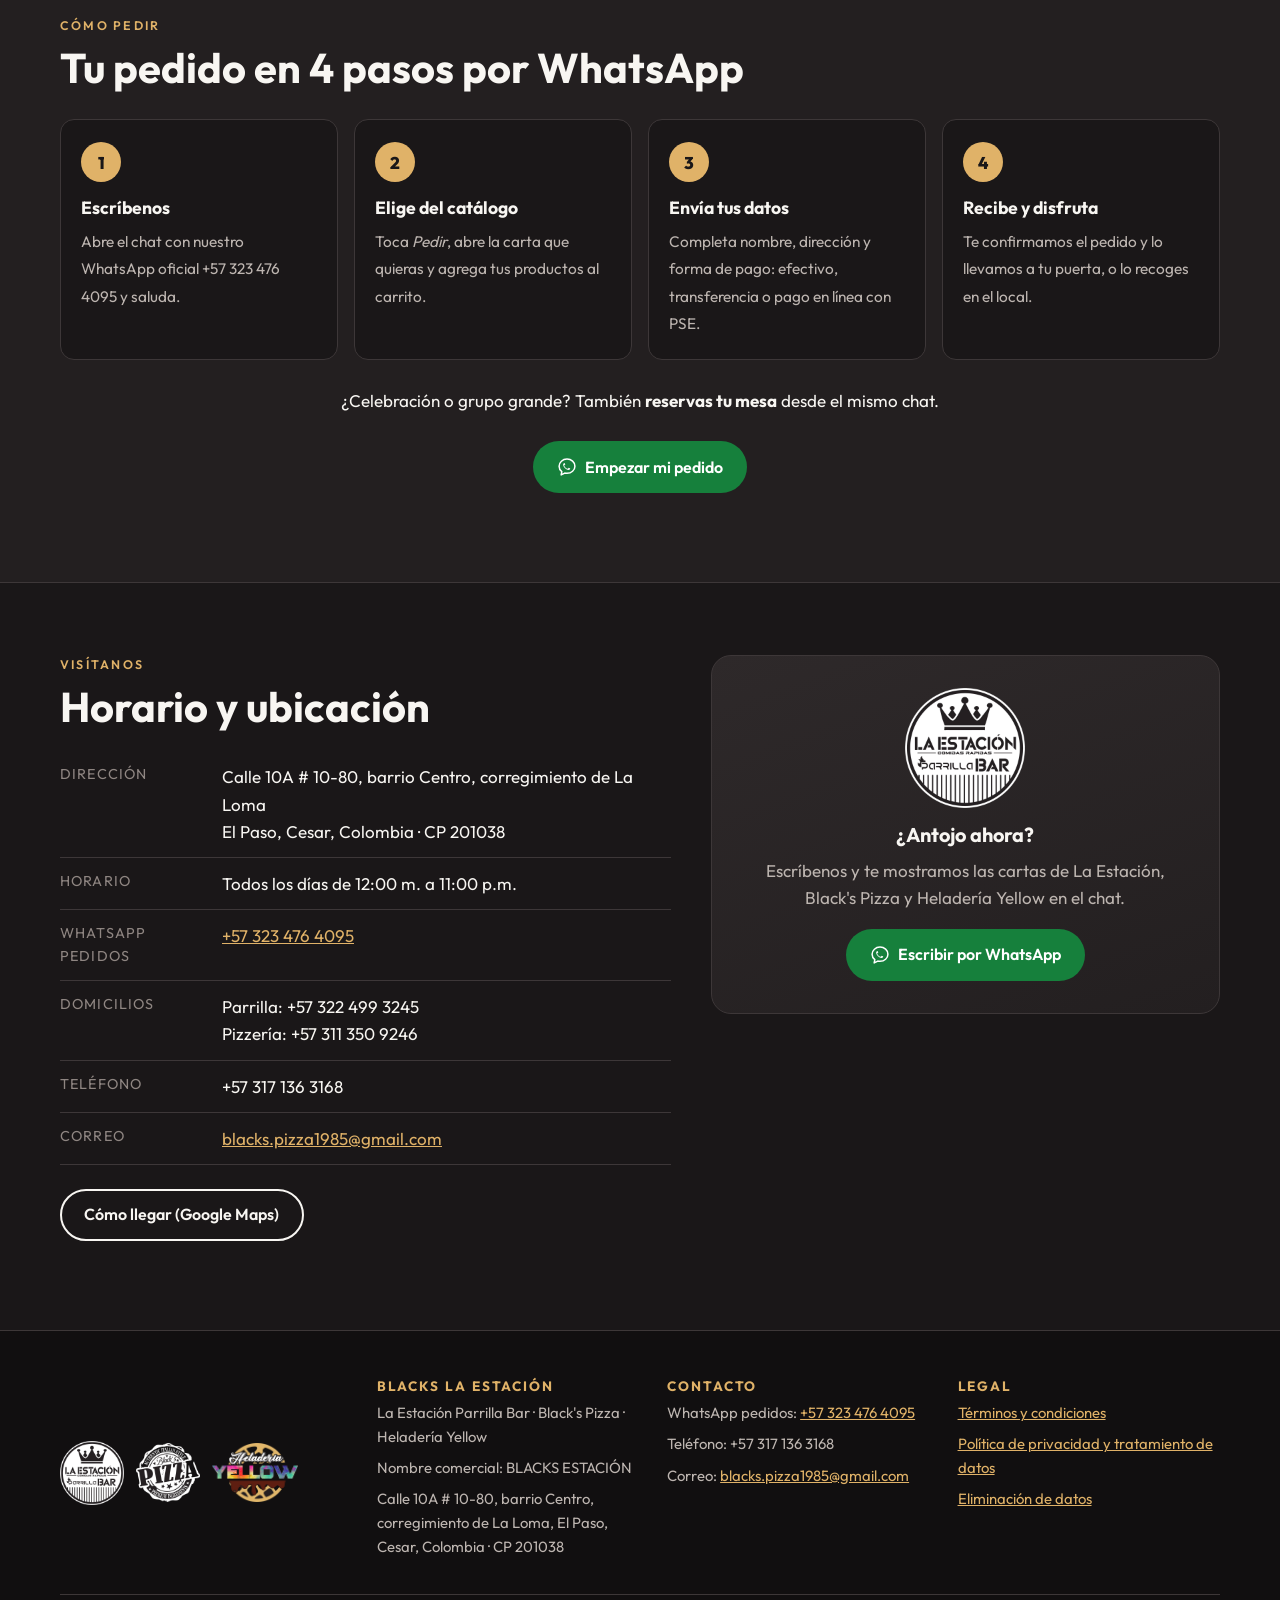
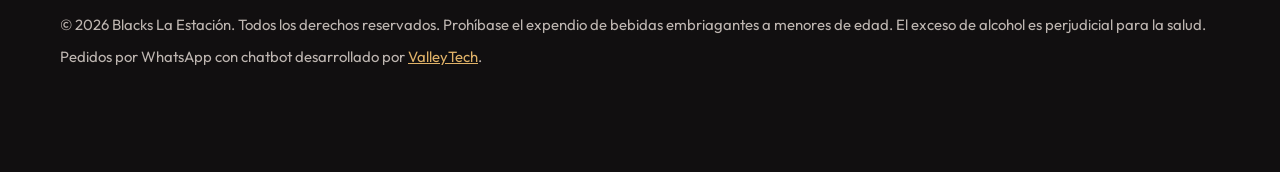
==== commit 310b4808: "Remove titular information from Blacks La Estación Removed the titular information for Blacks La Est" ====
--- a/index.html
+++ b/index.html
@@ -136,7 +136,6 @@
       <h2>Blacks La Estación</h2>
       <p>La Estación Parrilla Bar · Black's Pizza · Heladería Yellow</p>
       <p>Nombre comercial: <span data-dato="nombreRut">BLACKS ESTACIÓN</span></p>
-      <p>Titular: <span data-dato="razonSocial">Johanyelis Patricia Horta Faria</span> · NIT <span data-dato="nit">1.065.665.295-7</span></p>
       <p><span data-dato="direccion">Calle 10A # 10-80, barrio Centro, corregimiento de La Loma</span>, <span data-dato="ciudad">El Paso, Cesar, Colombia</span> · CP <span data-dato="codigoPostal">201038</span></p>
     </div>
     <div class="pie__col">
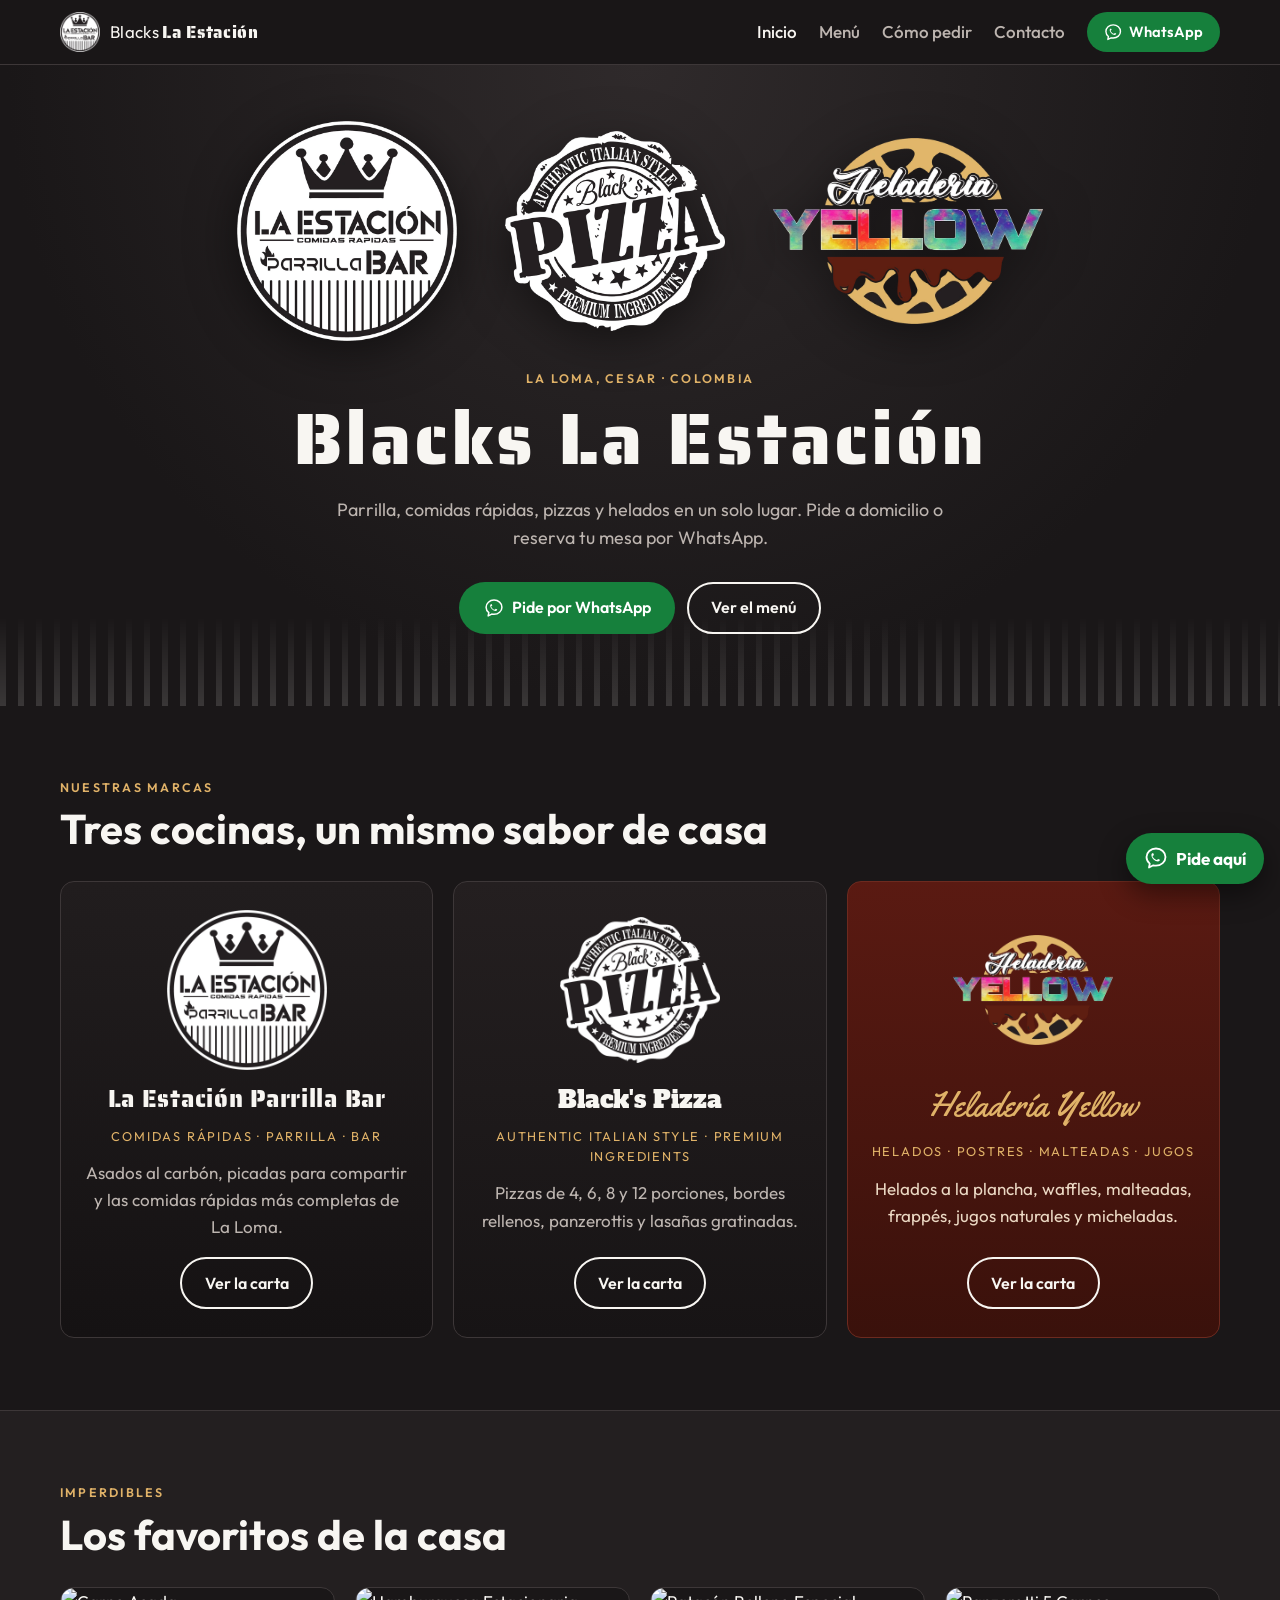
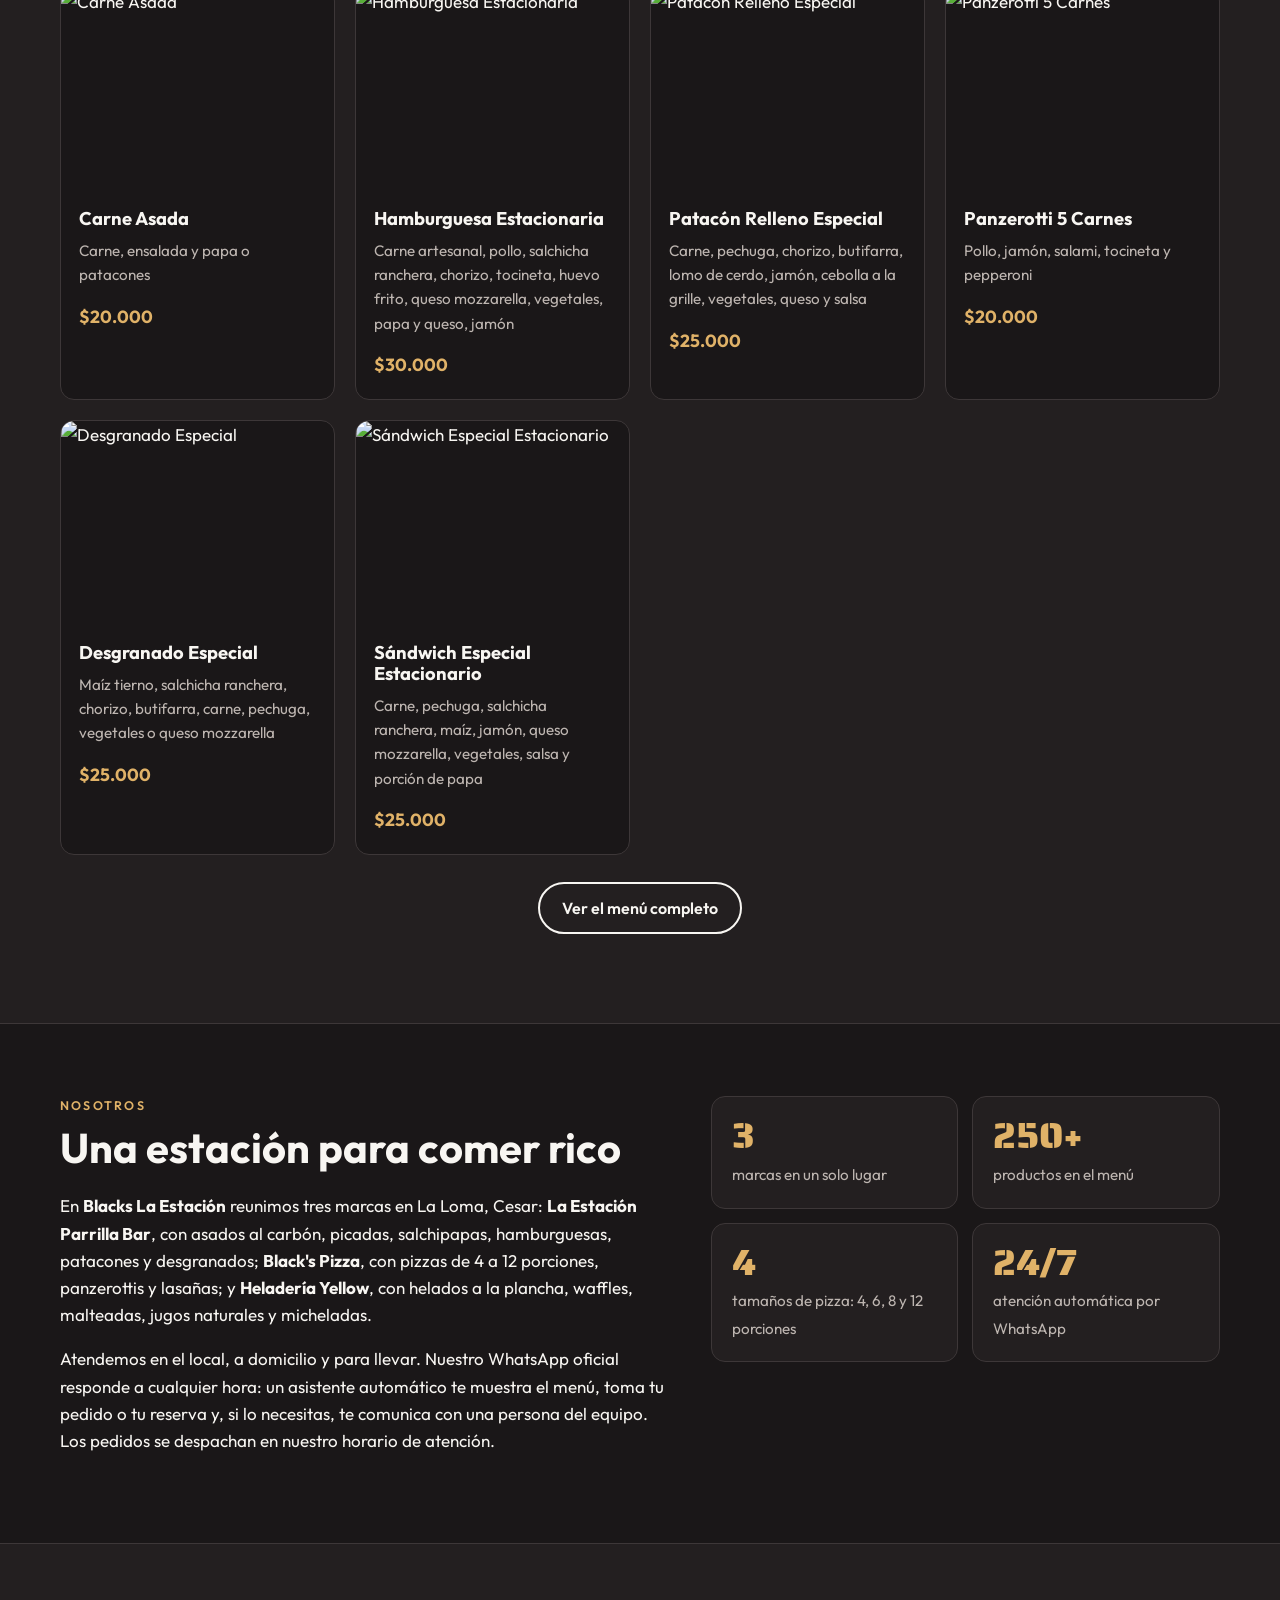
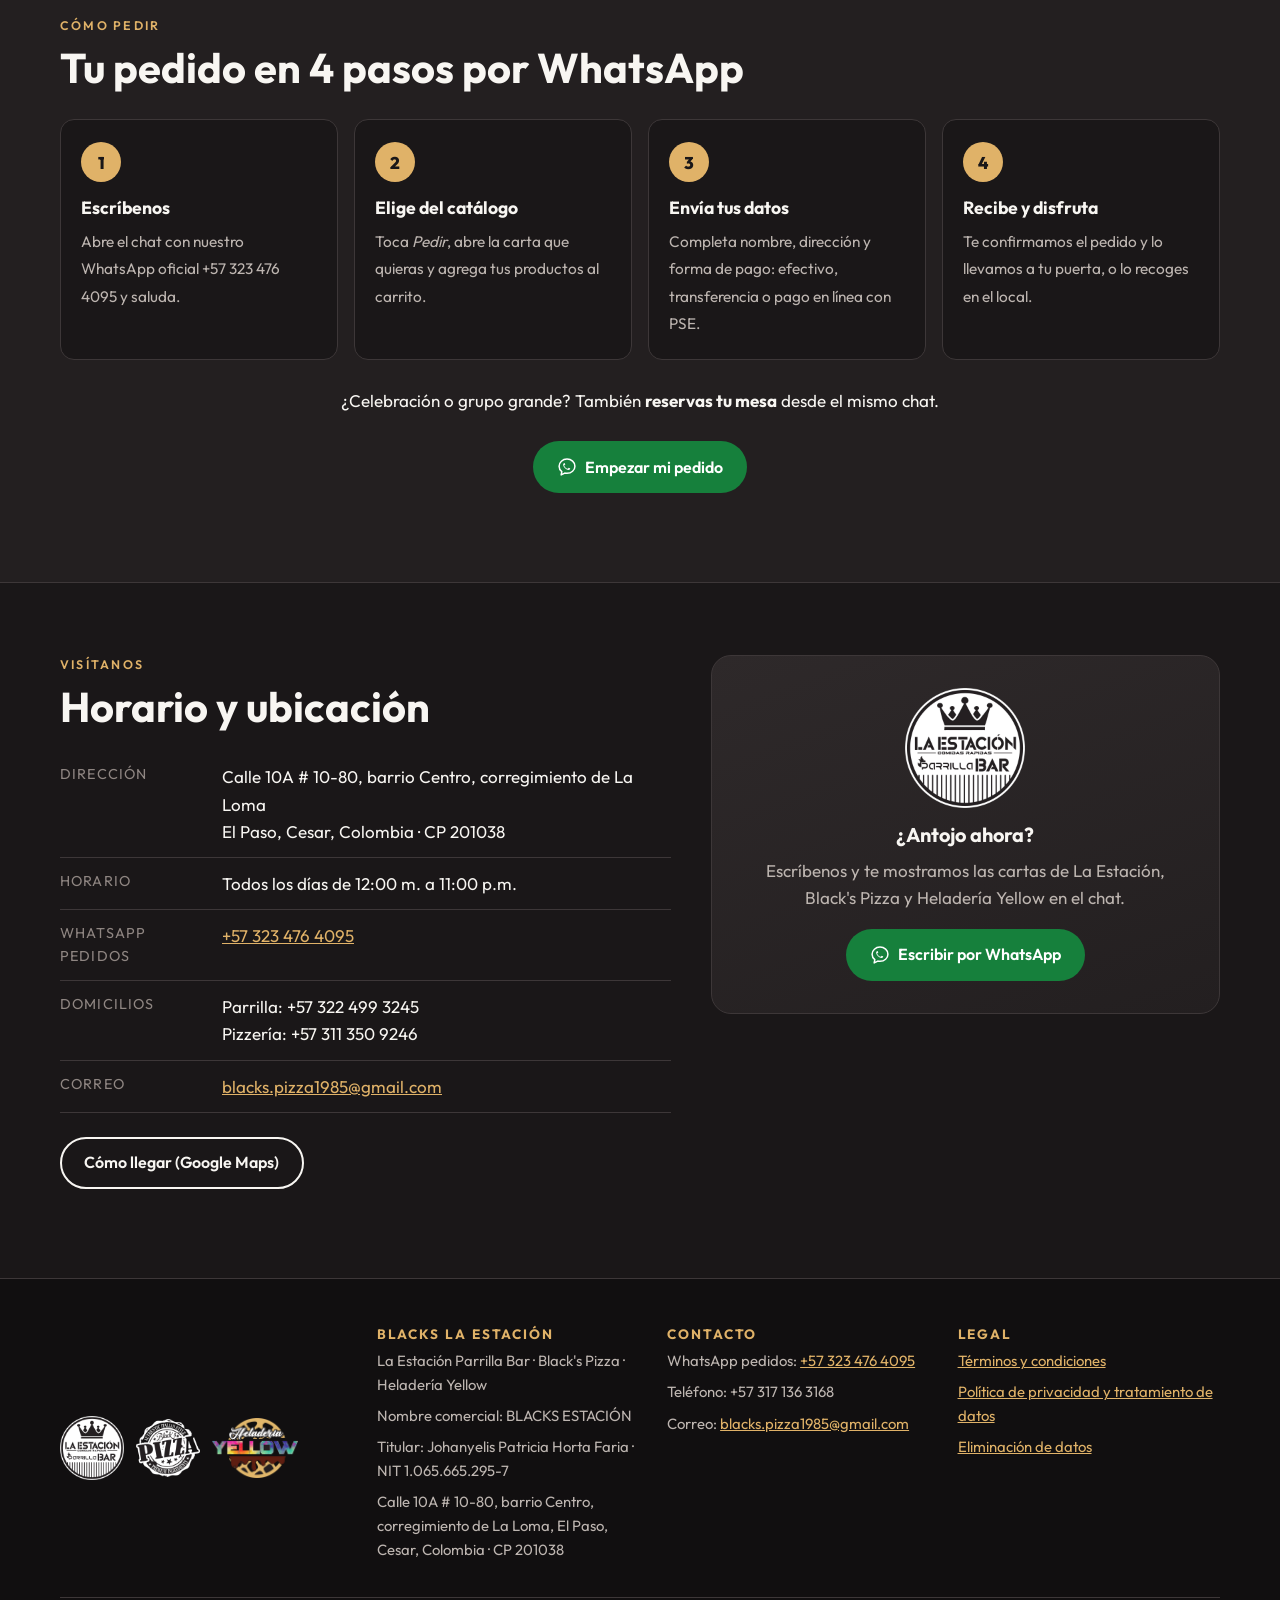
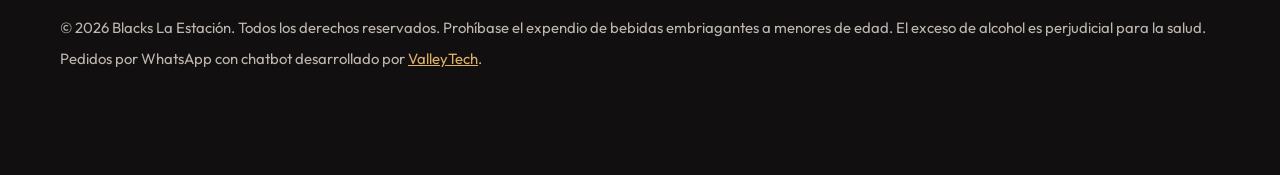
==== commit f4dd0bc4: "el primer commit del repo" ====
--- a/index.html
+++ b/index.html
@@ -108,10 +108,9 @@
       <h2 id="t-contacto">Horario y ubicación</h2>
       <dl class="ficha">
         <div><dt>Dirección</dt><dd><span data-dato="direccion">Calle 10A # 10-80, barrio Centro, corregimiento de La Loma</span><br><span data-dato="ciudad">El Paso, Cesar, Colombia</span> · CP <span data-dato="codigoPostal">201038</span></dd></div>
-        <div><dt>Horario</dt><dd><span data-dato="horario">Todos los días de 12:00 m. a 11:00 p.m.</span></dd></div>
-        <div><dt>WhatsApp pedidos</dt><dd><a data-wa href="https://wa.me/573234764095" target="_blank" rel="noopener"><span data-dato="whatsappTexto">+57 323 476 4095</span></a></dd></div>
+        <div><dt>Horario</dt><dd><span data-dato="horario">Todos los días de 4:00 p.m a 11:30 p.m.</span></dd></div>
+        <div><dt>WhatsApp pedidos</dt><dd><a data-wa href="https://wa.me/573113509246" target="_blank" rel="noopener"><span data-dato="whatsappTexto">+57 311 350 9246</span></a></dd></div>
         <div><dt>Domicilios</dt><dd>Parrilla: <span data-dato="domParrilla">+57 322 499 3245</span><br>Pizzería: <span data-dato="domPizzeria">+57 311 350 9246</span></dd></div>
-        <div><dt>Teléfono</dt><dd><span data-dato="telefono">+57 317 136 3168</span></dd></div>
         <div><dt>Correo</dt><dd><a data-correo href="mailto:blacks.pizza1985@gmail.com"><span data-dato="correo">blacks.pizza1985@gmail.com</span></a></dd></div>
       </dl>
       <p><a class="btn btn--linea" data-mapa href="https://www.google.com/maps/search/?api=1&query=Calle+10A+%2310-80%2C+La+Loma%2C+El+Paso%2C+Cesar%2C+Colombia" target="_blank" rel="noopener">Cómo llegar (Google Maps)</a></p>
@@ -136,11 +135,12 @@
       <h2>Blacks La Estación</h2>
       <p>La Estación Parrilla Bar · Black's Pizza · Heladería Yellow</p>
       <p>Nombre comercial: <span data-dato="nombreRut">BLACKS ESTACIÓN</span></p>
+      <p>Titular: <span data-dato="razonSocial">Johanyelis Patricia Horta Faria</span> · NIT <span data-dato="nit">1.065.665.295-7</span></p>
       <p><span data-dato="direccion">Calle 10A # 10-80, barrio Centro, corregimiento de La Loma</span>, <span data-dato="ciudad">El Paso, Cesar, Colombia</span> · CP <span data-dato="codigoPostal">201038</span></p>
     </div>
     <div class="pie__col">
       <h2>Contacto</h2>
-      <p>WhatsApp pedidos: <a data-wa href="https://wa.me/573234764095" target="_blank" rel="noopener"><span data-dato="whatsappTexto">+57 323 476 4095</span></a></p>
+      <p>WhatsApp pedidos: <a data-wa href="https://wa.me/573113509246" target="_blank" rel="noopener"><span data-dato="whatsappTexto">+57 311 350 9246</span></a></p>
       <p>Teléfono: <span data-dato="telefono">+57 317 136 3168</span></p>
       <p>Correo: <a data-correo href="mailto:blacks.pizza1985@gmail.com"><span data-dato="correo">blacks.pizza1985@gmail.com</span></a></p>
     </div>
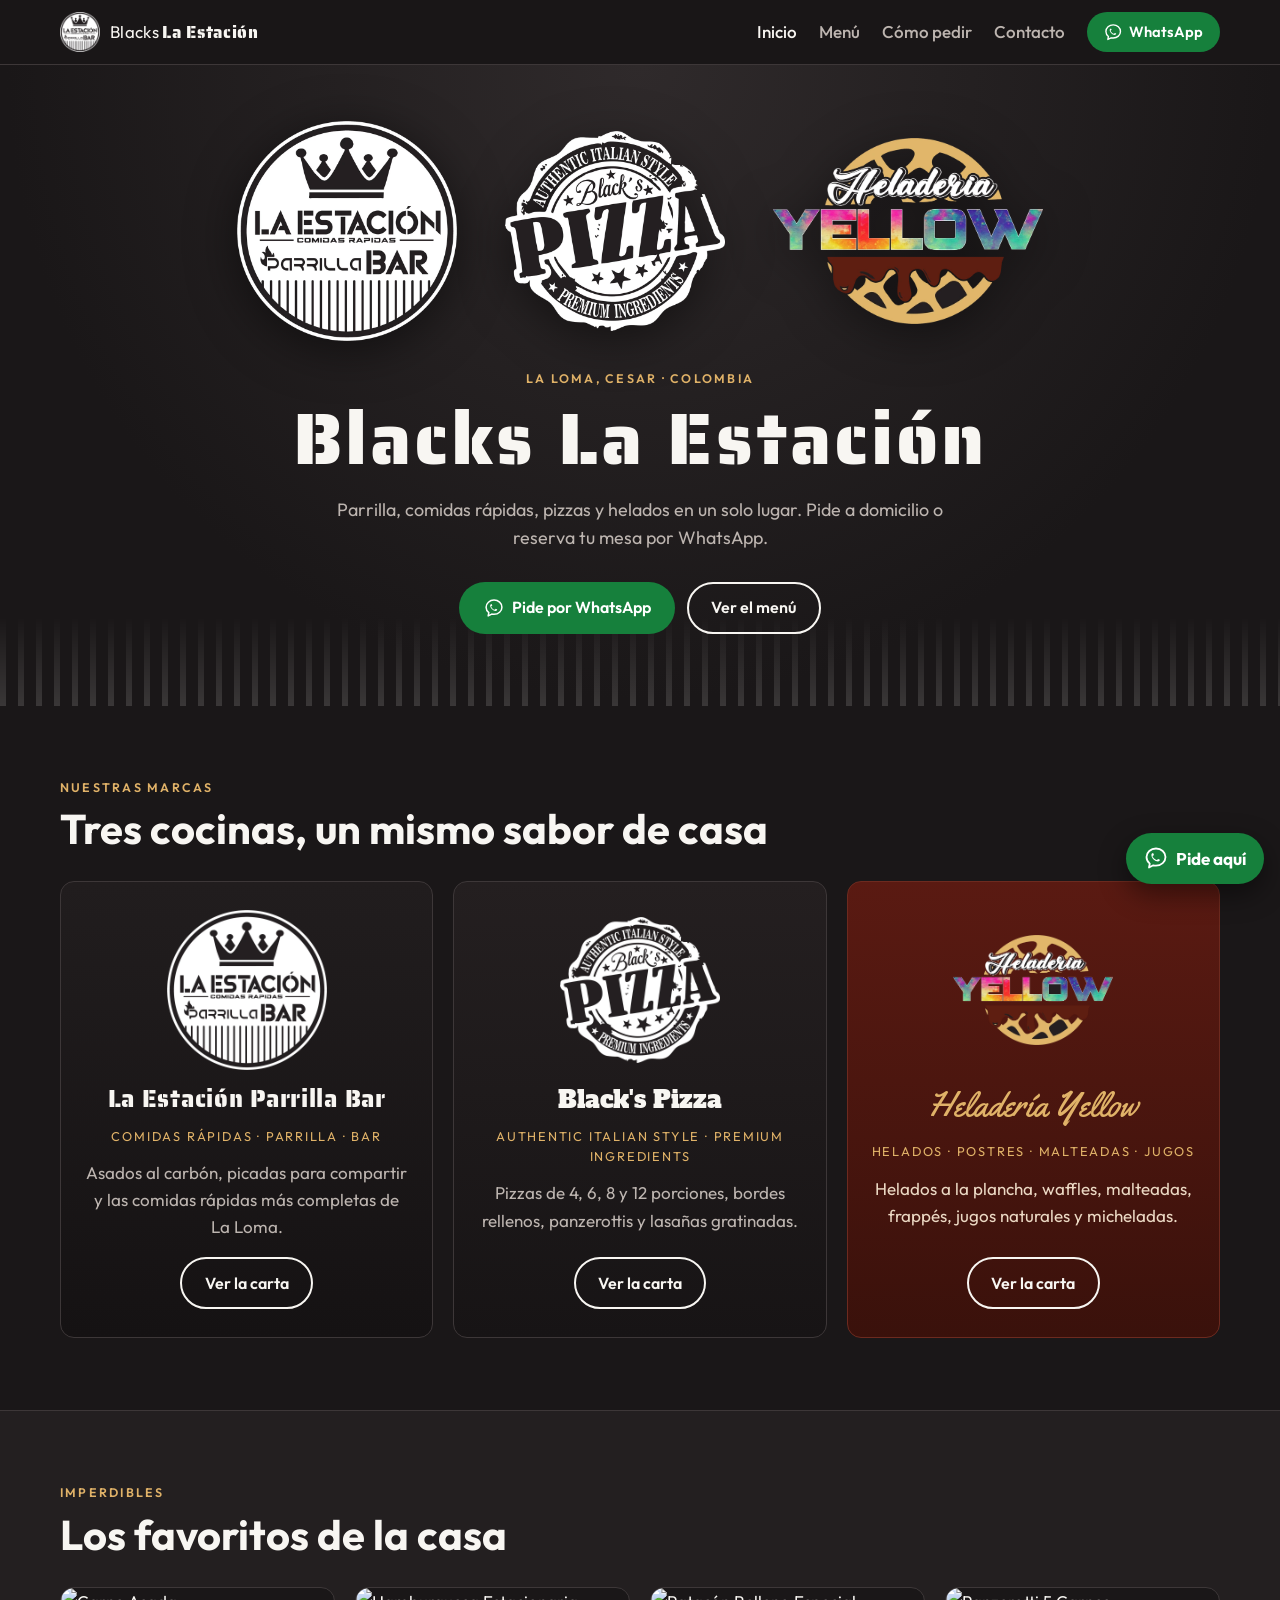
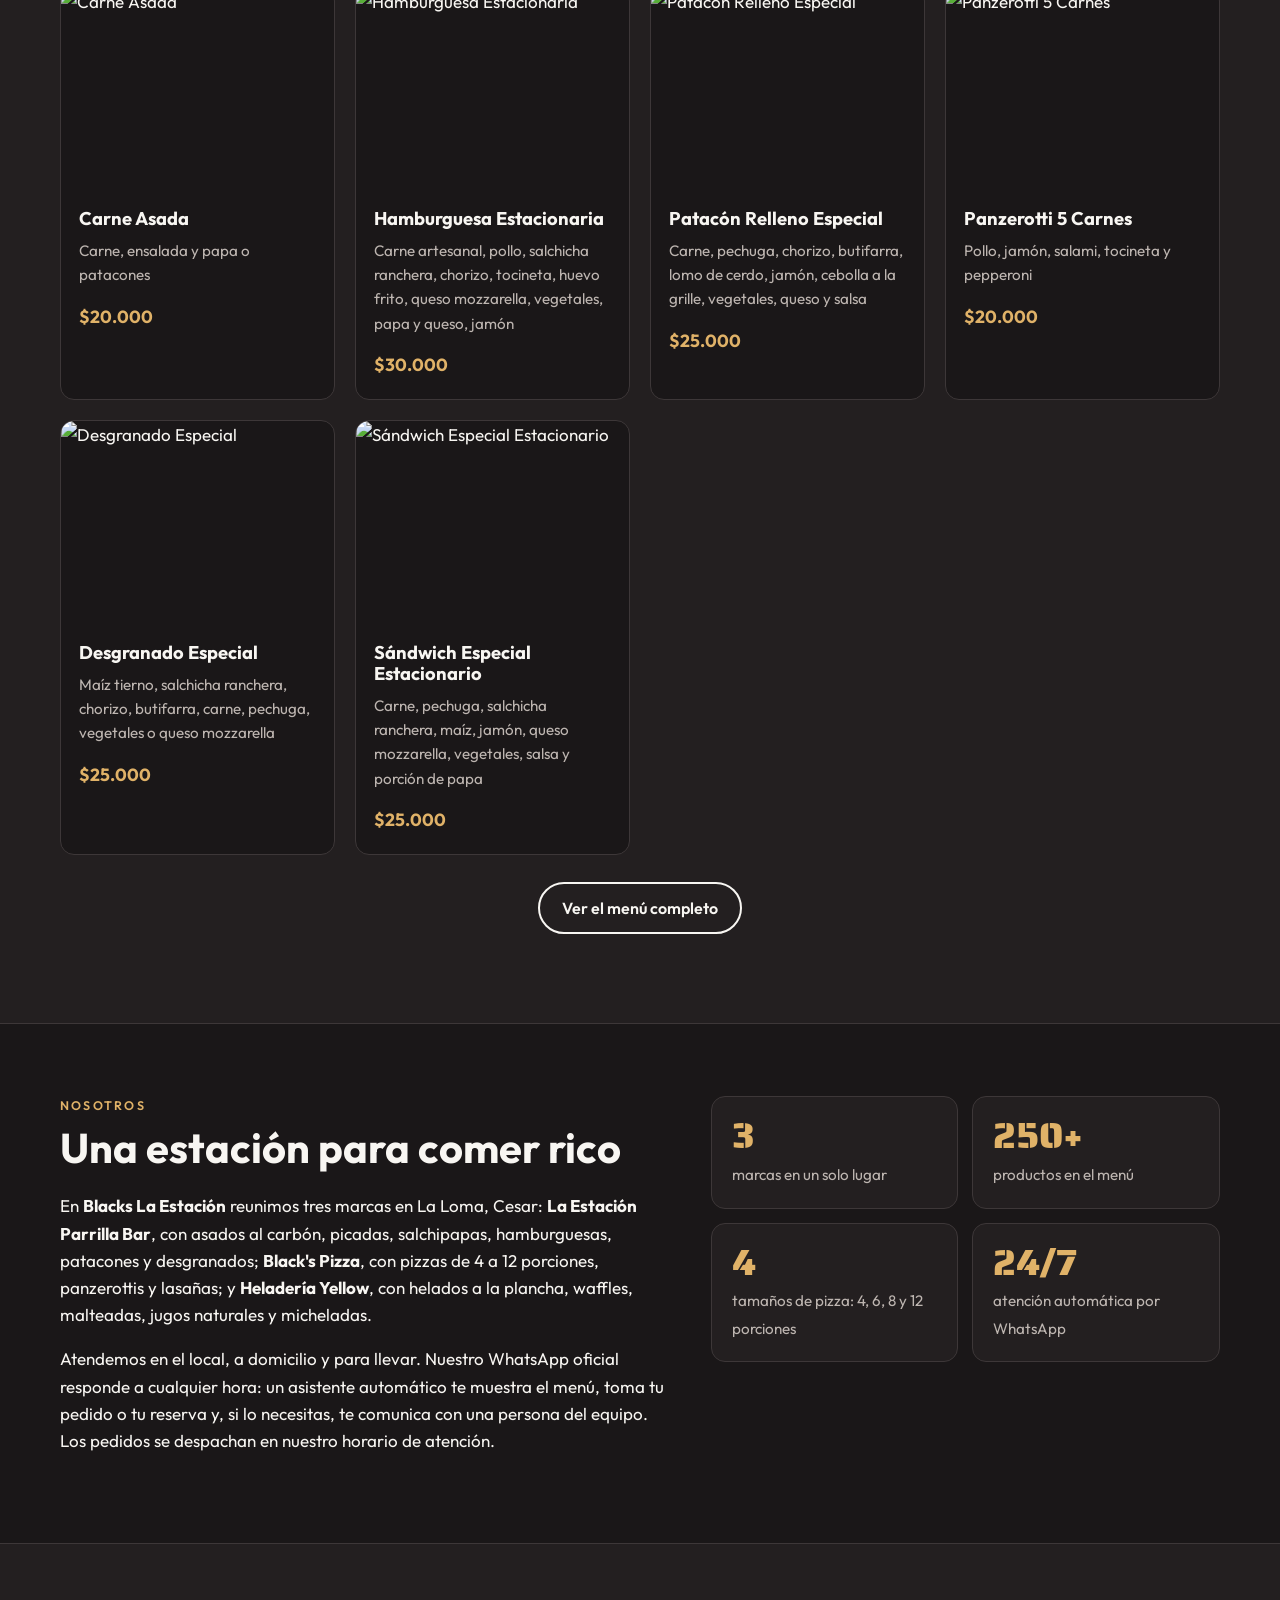
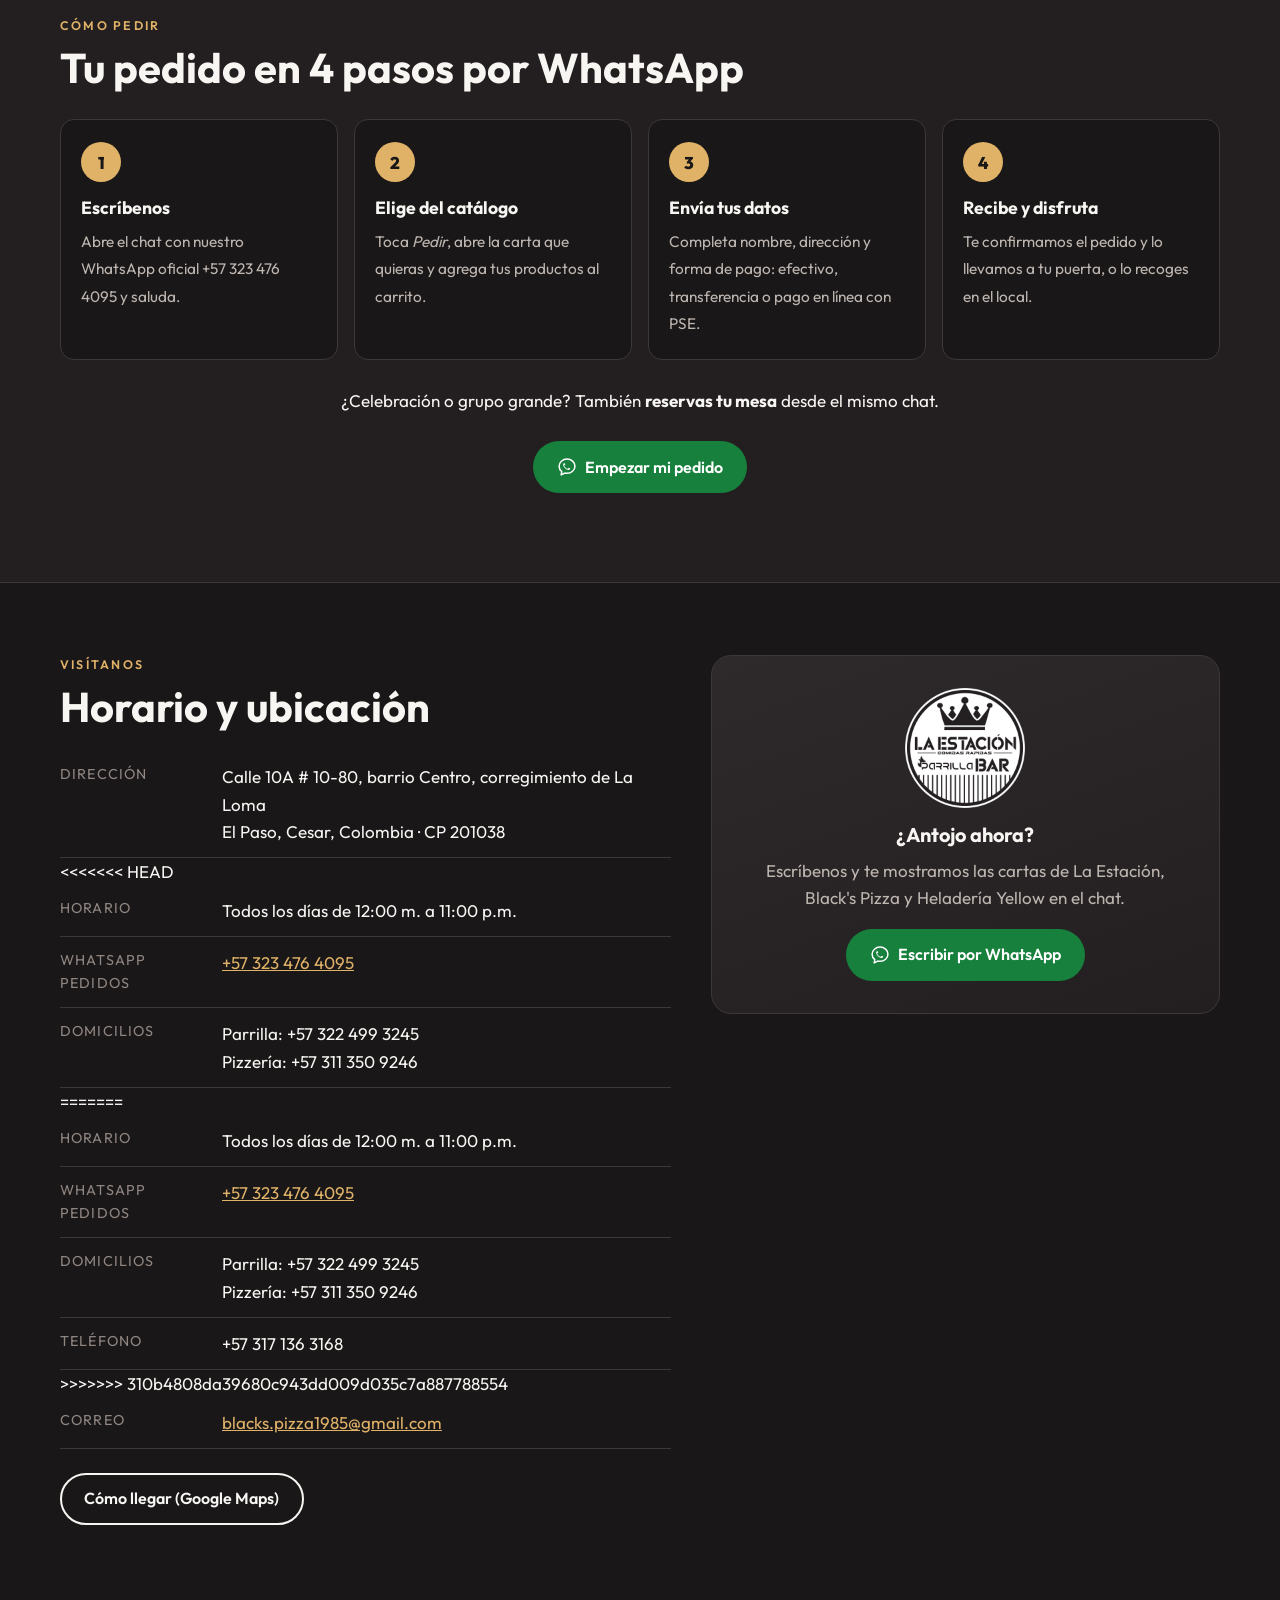
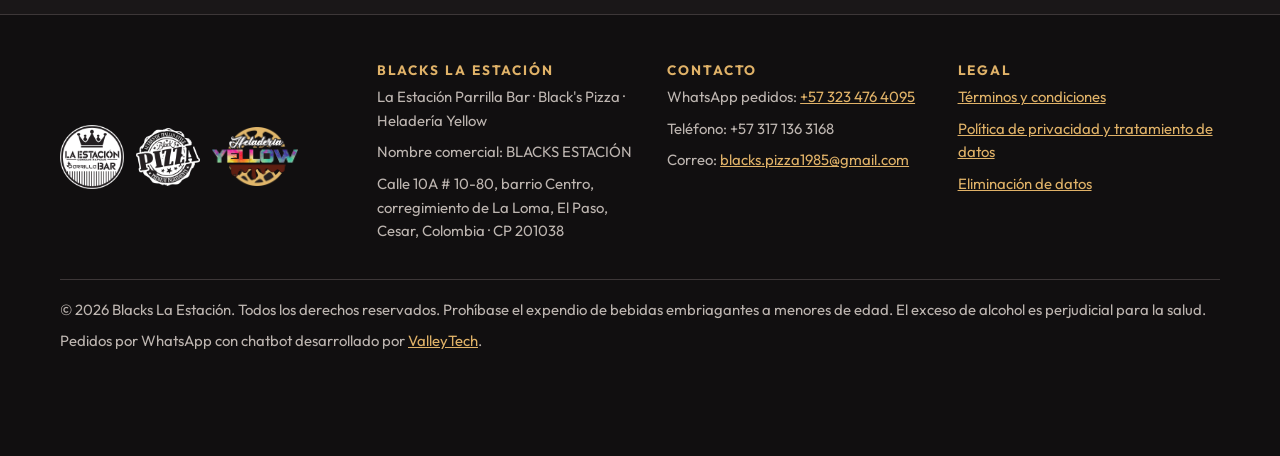
==== commit b18553f2: "cambiando los datos de contacto" ====
--- a/index.html
+++ b/index.html
@@ -108,9 +108,16 @@
       <h2 id="t-contacto">Horario y ubicación</h2>
       <dl class="ficha">
         <div><dt>Dirección</dt><dd><span data-dato="direccion">Calle 10A # 10-80, barrio Centro, corregimiento de La Loma</span><br><span data-dato="ciudad">El Paso, Cesar, Colombia</span> · CP <span data-dato="codigoPostal">201038</span></dd></div>
+<<<<<<< HEAD
         <div><dt>Horario</dt><dd><span data-dato="horario">Todos los días de 4:00 p.m a 11:30 p.m.</span></dd></div>
         <div><dt>WhatsApp pedidos</dt><dd><a data-wa href="https://wa.me/573113509246" target="_blank" rel="noopener"><span data-dato="whatsappTexto">+57 311 350 9246</span></a></dd></div>
         <div><dt>Domicilios</dt><dd>Parrilla: <span data-dato="domParrilla">+57 322 499 3245</span><br>Pizzería: <span data-dato="domPizzeria">+57 311 350 9246</span></dd></div>
+=======
+        <div><dt>Horario</dt><dd><span data-dato="horario">Todos los días de 12:00 m. a 11:00 p.m.</span></dd></div>
+        <div><dt>WhatsApp pedidos</dt><dd><a data-wa href="https://wa.me/573234764095" target="_blank" rel="noopener"><span data-dato="whatsappTexto">+57 323 476 4095</span></a></dd></div>
+        <div><dt>Domicilios</dt><dd>Parrilla: <span data-dato="domParrilla">+57 322 499 3245</span><br>Pizzería: <span data-dato="domPizzeria">+57 311 350 9246</span></dd></div>
+        <div><dt>Teléfono</dt><dd><span data-dato="telefono">+57 317 136 3168</span></dd></div>
+>>>>>>> 310b4808da39680c943dd009d035c7a887788554
         <div><dt>Correo</dt><dd><a data-correo href="mailto:blacks.pizza1985@gmail.com"><span data-dato="correo">blacks.pizza1985@gmail.com</span></a></dd></div>
       </dl>
       <p><a class="btn btn--linea" data-mapa href="https://www.google.com/maps/search/?api=1&query=Calle+10A+%2310-80%2C+La+Loma%2C+El+Paso%2C+Cesar%2C+Colombia" target="_blank" rel="noopener">Cómo llegar (Google Maps)</a></p>
@@ -135,13 +142,12 @@
       <h2>Blacks La Estación</h2>
       <p>La Estación Parrilla Bar · Black's Pizza · Heladería Yellow</p>
       <p>Nombre comercial: <span data-dato="nombreRut">BLACKS ESTACIÓN</span></p>
-      <p>Titular: <span data-dato="razonSocial">Johanyelis Patricia Horta Faria</span> · NIT <span data-dato="nit">1.065.665.295-7</span></p>
       <p><span data-dato="direccion">Calle 10A # 10-80, barrio Centro, corregimiento de La Loma</span>, <span data-dato="ciudad">El Paso, Cesar, Colombia</span> · CP <span data-dato="codigoPostal">201038</span></p>
     </div>
     <div class="pie__col">
       <h2>Contacto</h2>
       <p>WhatsApp pedidos: <a data-wa href="https://wa.me/573113509246" target="_blank" rel="noopener"><span data-dato="whatsappTexto">+57 311 350 9246</span></a></p>
-      <p>Teléfono: <span data-dato="telefono">+57 317 136 3168</span></p>
+      <p>Teléfono: <span data-dato="telefono">+57 311 350 9246</span></p>
       <p>Correo: <a data-correo href="mailto:blacks.pizza1985@gmail.com"><span data-dato="correo">blacks.pizza1985@gmail.com</span></a></p>
     </div>
     <div class="pie__col">
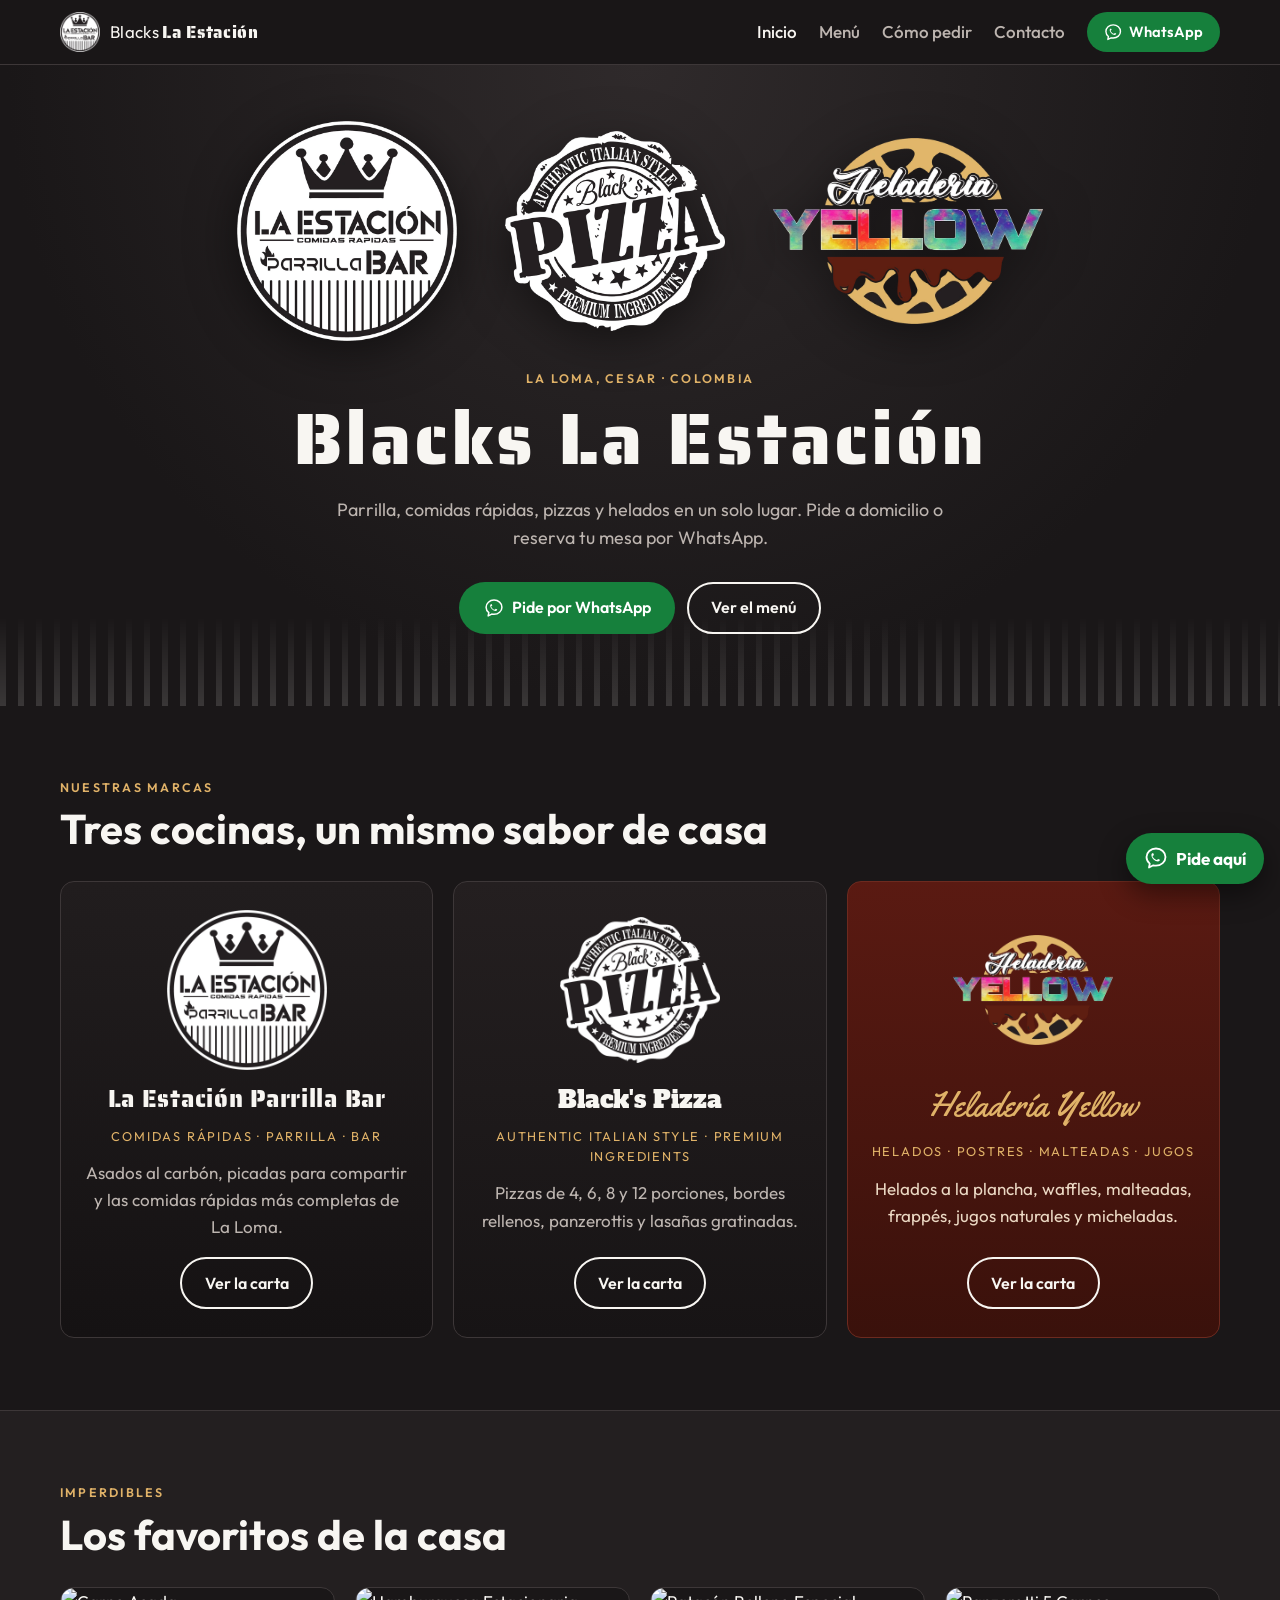
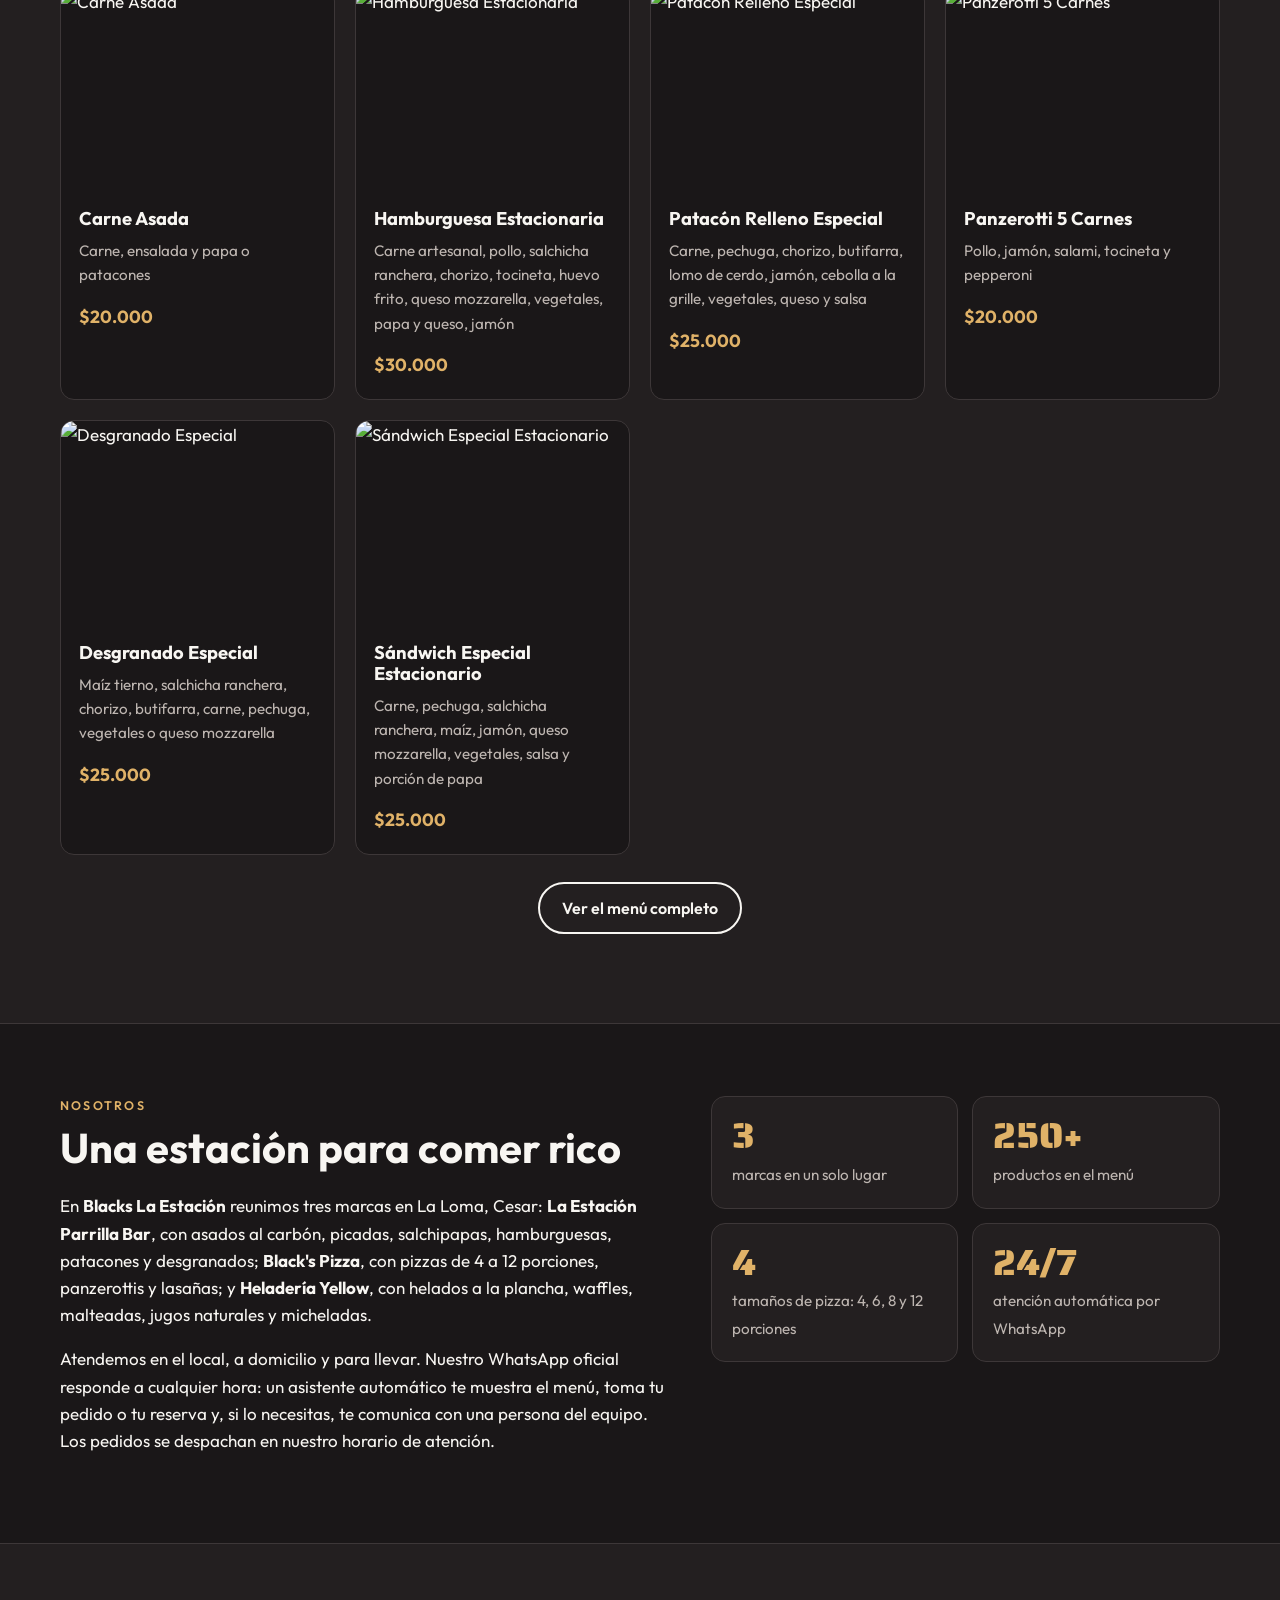
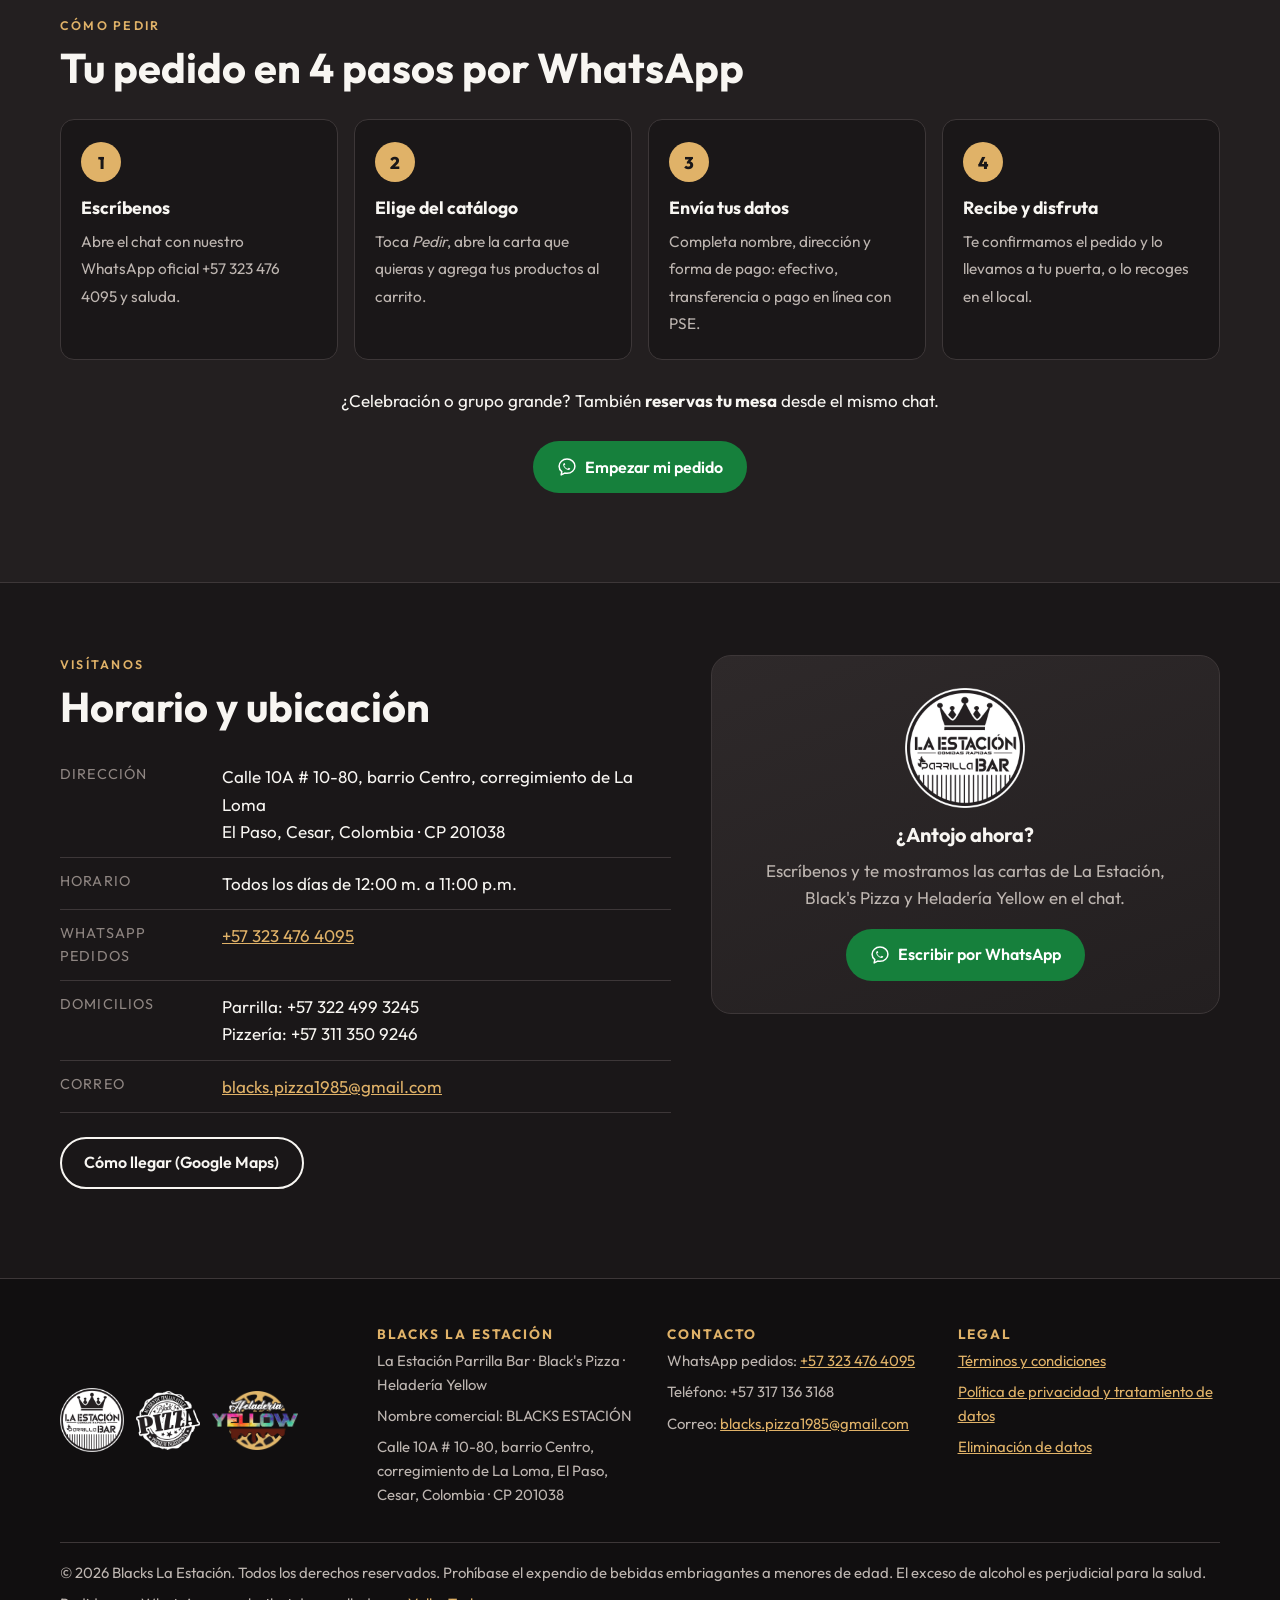
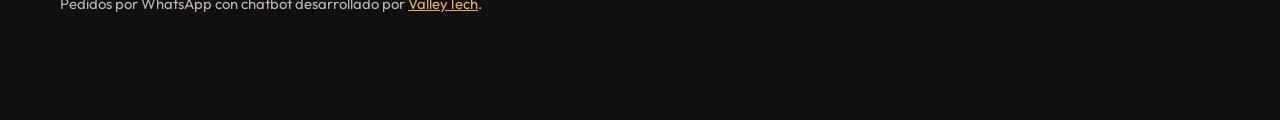
==== commit 56e64b4b: "cambiando los datos de contacto 2" ====
--- a/index.html
+++ b/index.html
@@ -108,16 +108,9 @@
       <h2 id="t-contacto">Horario y ubicación</h2>
       <dl class="ficha">
         <div><dt>Dirección</dt><dd><span data-dato="direccion">Calle 10A # 10-80, barrio Centro, corregimiento de La Loma</span><br><span data-dato="ciudad">El Paso, Cesar, Colombia</span> · CP <span data-dato="codigoPostal">201038</span></dd></div>
-<<<<<<< HEAD
         <div><dt>Horario</dt><dd><span data-dato="horario">Todos los días de 4:00 p.m a 11:30 p.m.</span></dd></div>
         <div><dt>WhatsApp pedidos</dt><dd><a data-wa href="https://wa.me/573113509246" target="_blank" rel="noopener"><span data-dato="whatsappTexto">+57 311 350 9246</span></a></dd></div>
         <div><dt>Domicilios</dt><dd>Parrilla: <span data-dato="domParrilla">+57 322 499 3245</span><br>Pizzería: <span data-dato="domPizzeria">+57 311 350 9246</span></dd></div>
-=======
-        <div><dt>Horario</dt><dd><span data-dato="horario">Todos los días de 12:00 m. a 11:00 p.m.</span></dd></div>
-        <div><dt>WhatsApp pedidos</dt><dd><a data-wa href="https://wa.me/573234764095" target="_blank" rel="noopener"><span data-dato="whatsappTexto">+57 323 476 4095</span></a></dd></div>
-        <div><dt>Domicilios</dt><dd>Parrilla: <span data-dato="domParrilla">+57 322 499 3245</span><br>Pizzería: <span data-dato="domPizzeria">+57 311 350 9246</span></dd></div>
-        <div><dt>Teléfono</dt><dd><span data-dato="telefono">+57 317 136 3168</span></dd></div>
->>>>>>> 310b4808da39680c943dd009d035c7a887788554
         <div><dt>Correo</dt><dd><a data-correo href="mailto:blacks.pizza1985@gmail.com"><span data-dato="correo">blacks.pizza1985@gmail.com</span></a></dd></div>
       </dl>
       <p><a class="btn btn--linea" data-mapa href="https://www.google.com/maps/search/?api=1&query=Calle+10A+%2310-80%2C+La+Loma%2C+El+Paso%2C+Cesar%2C+Colombia" target="_blank" rel="noopener">Cómo llegar (Google Maps)</a></p>
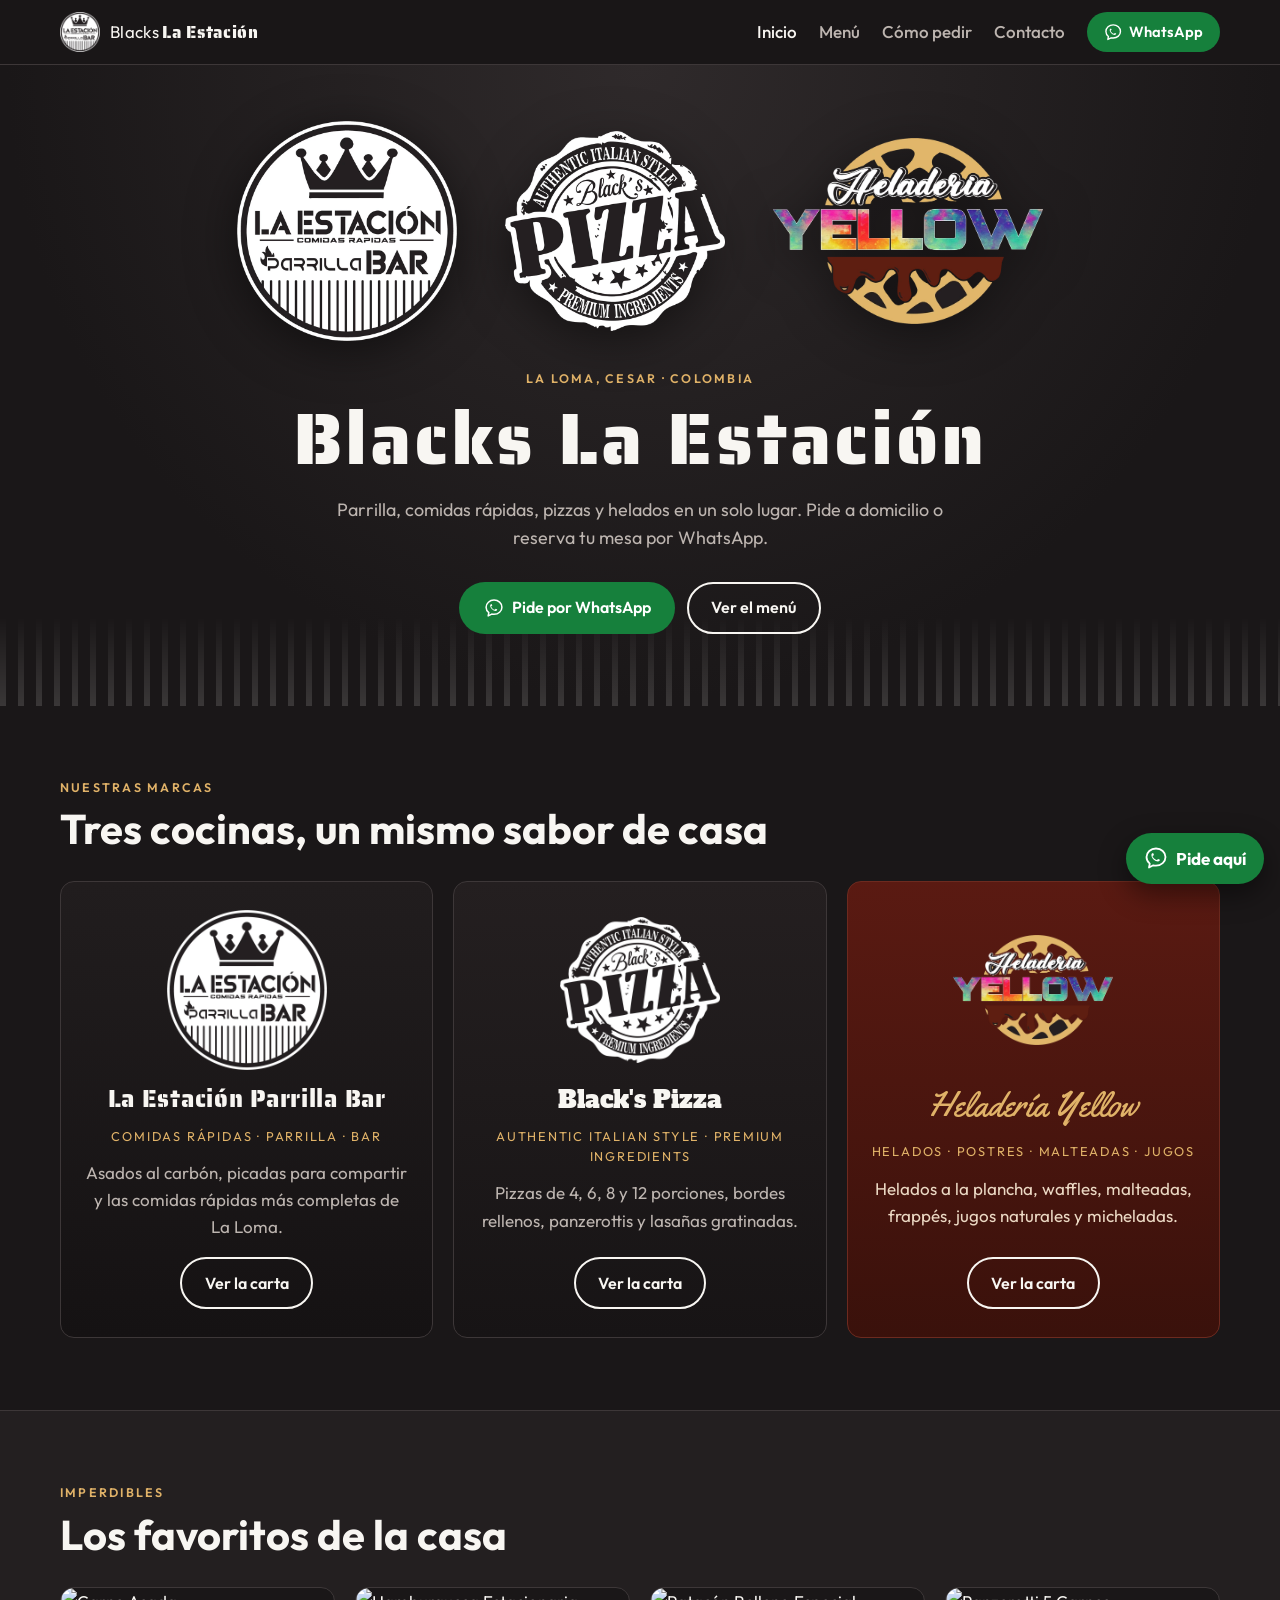
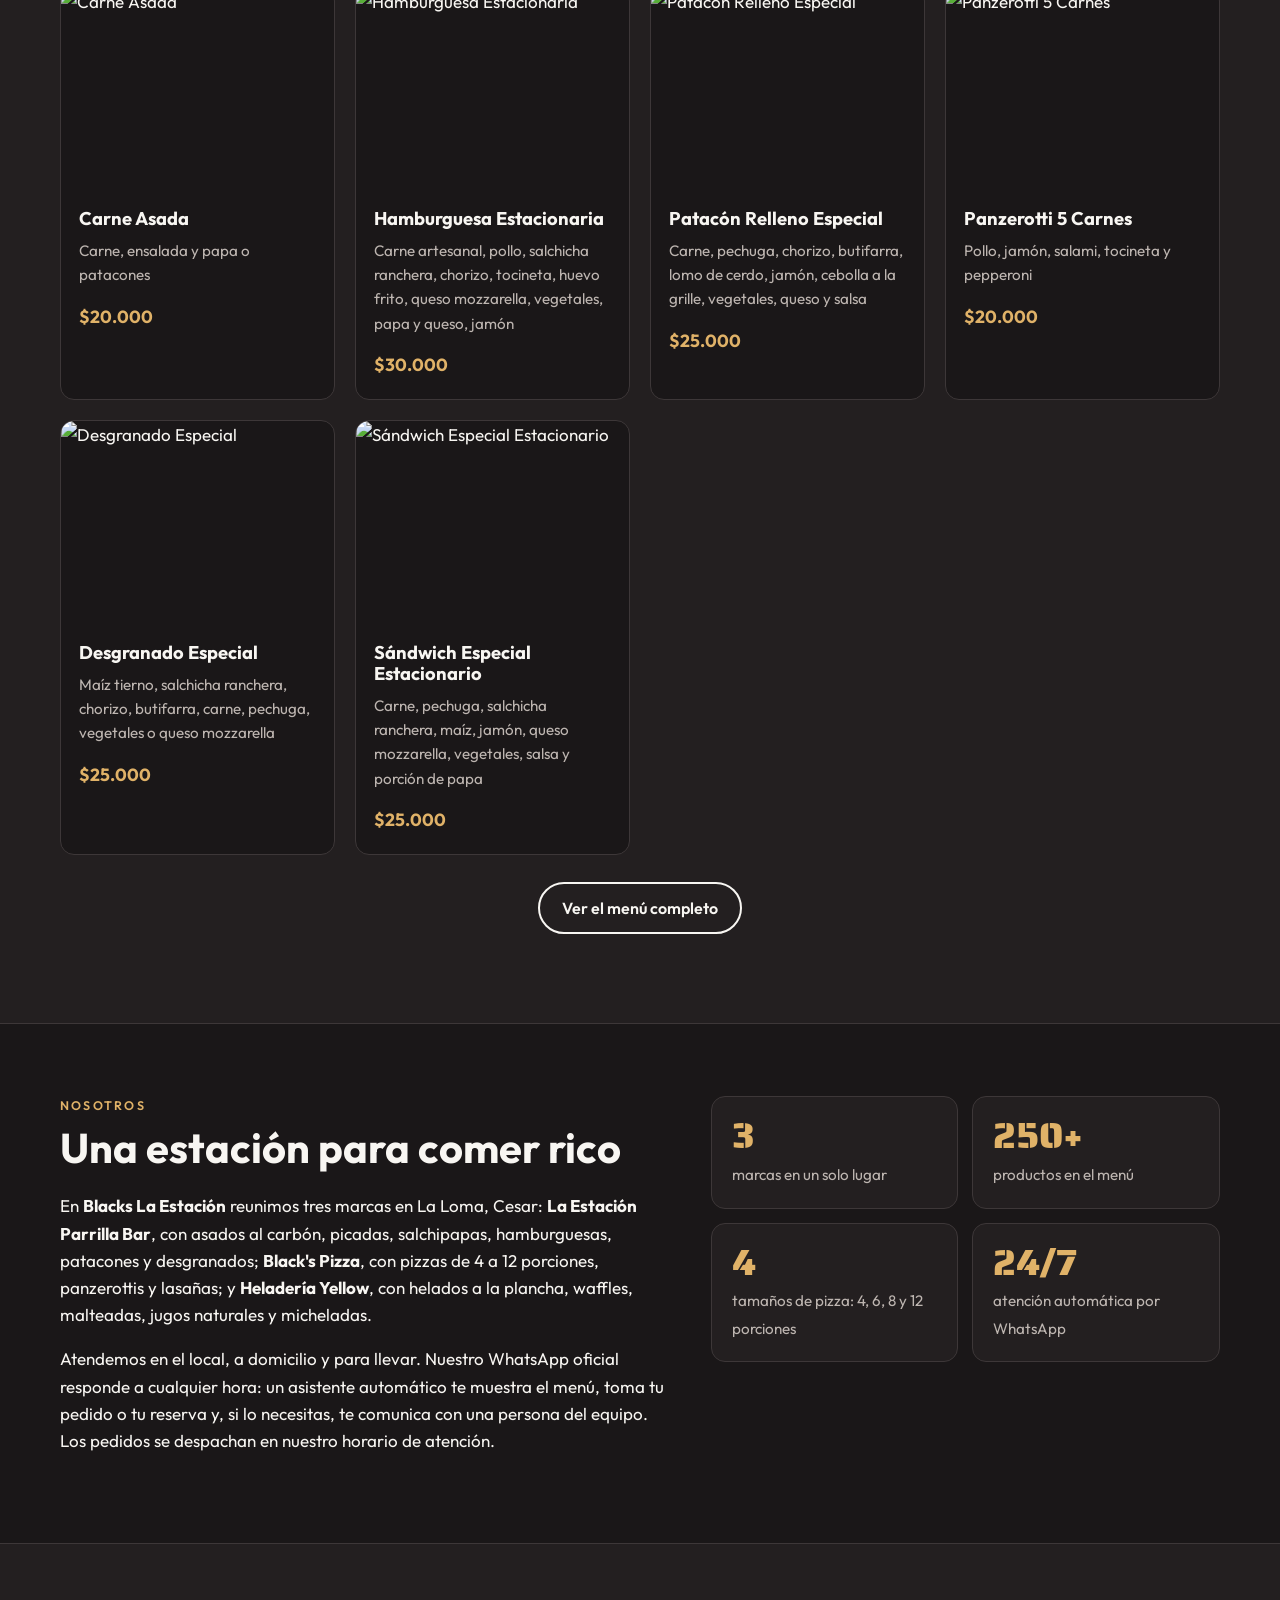
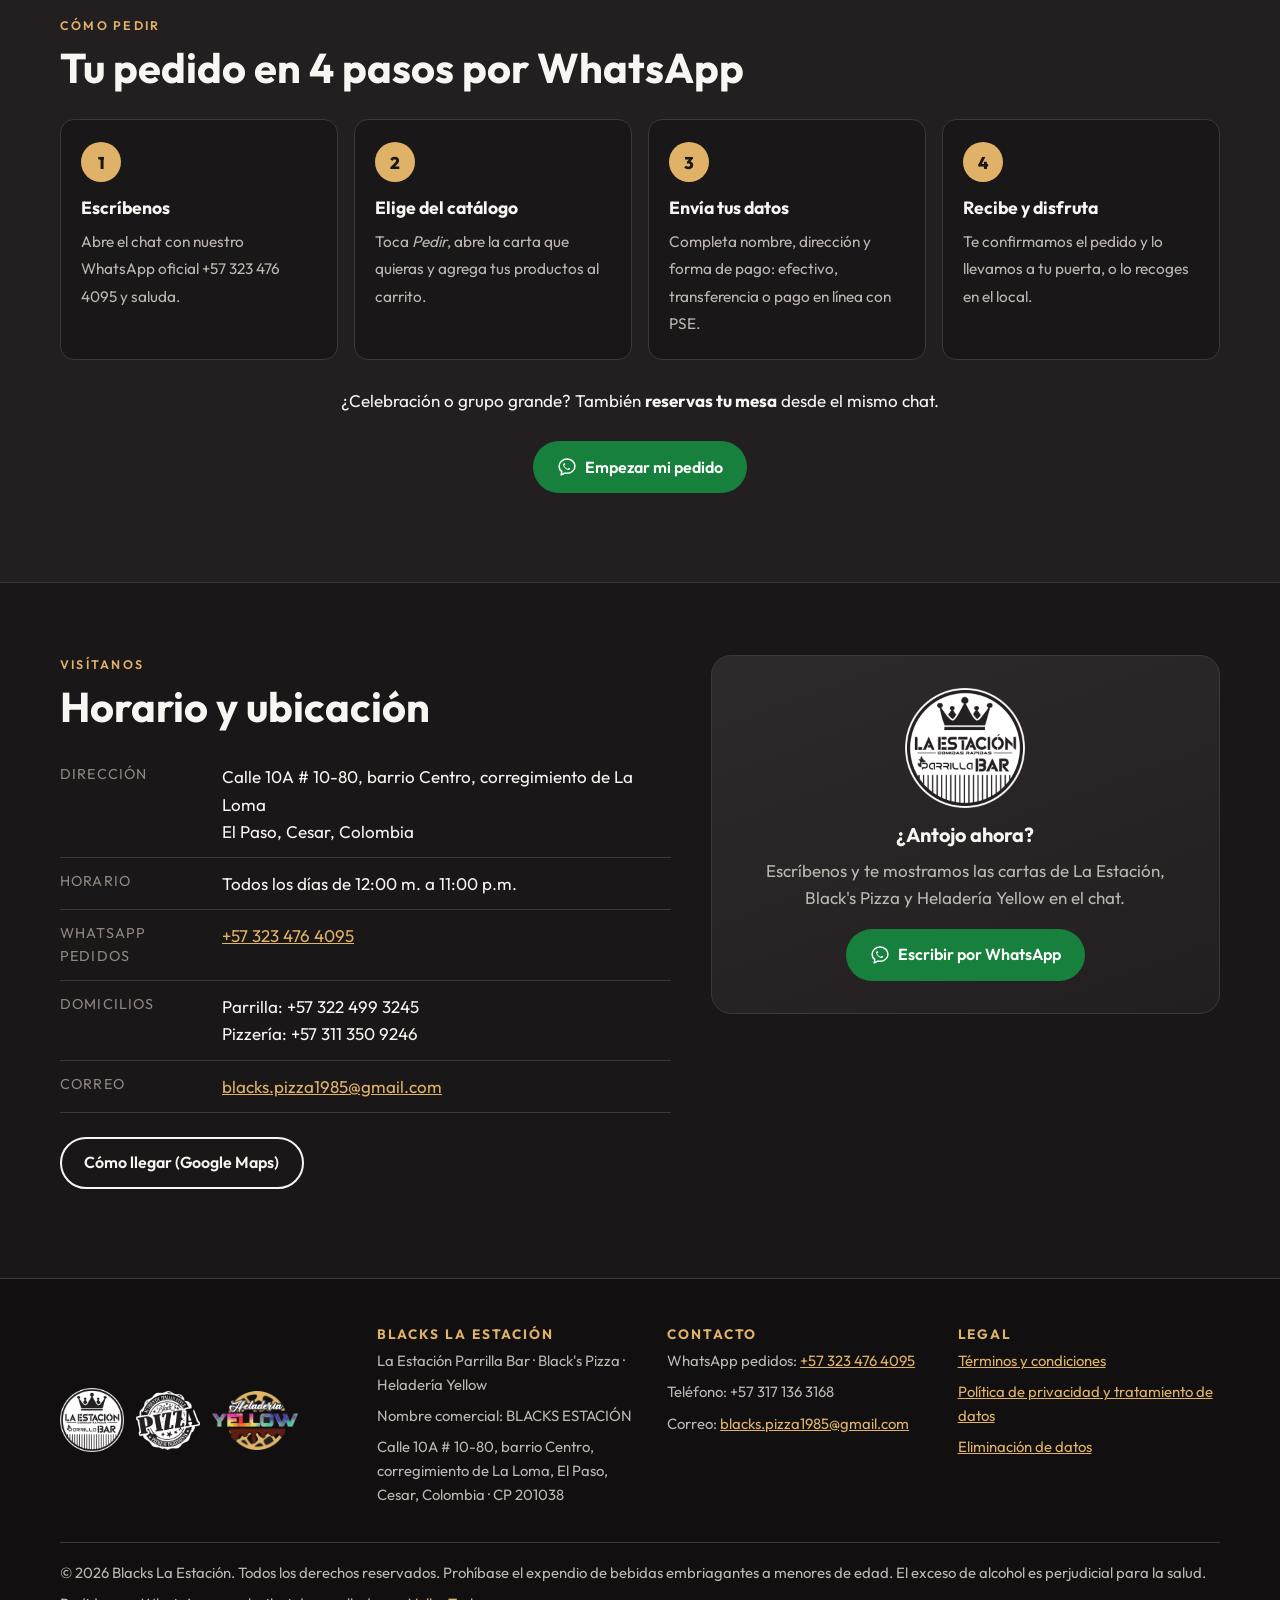
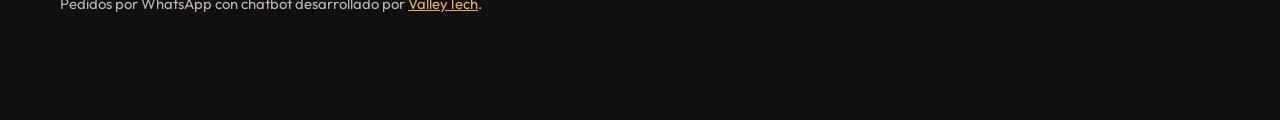
==== commit 4987c8f2: "Arreglo de codigo postal de ubicacion" ====
--- a/index.html
+++ b/index.html
@@ -107,7 +107,7 @@
       <p class="kicker">Visítanos</p>
       <h2 id="t-contacto">Horario y ubicación</h2>
       <dl class="ficha">
-        <div><dt>Dirección</dt><dd><span data-dato="direccion">Calle 10A # 10-80, barrio Centro, corregimiento de La Loma</span><br><span data-dato="ciudad">El Paso, Cesar, Colombia</span> · CP <span data-dato="codigoPostal">201038</span></dd></div>
+        <div><dt>Dirección</dt><dd><span data-dato="direccion">Calle 10A # 10-80, barrio Centro, corregimiento de La Loma</span><br><span data-dato="ciudad">El Paso, Cesar, Colombia</span></dd></div>
         <div><dt>Horario</dt><dd><span data-dato="horario">Todos los días de 4:00 p.m a 11:30 p.m.</span></dd></div>
         <div><dt>WhatsApp pedidos</dt><dd><a data-wa href="https://wa.me/573113509246" target="_blank" rel="noopener"><span data-dato="whatsappTexto">+57 311 350 9246</span></a></dd></div>
         <div><dt>Domicilios</dt><dd>Parrilla: <span data-dato="domParrilla">+57 322 499 3245</span><br>Pizzería: <span data-dato="domPizzeria">+57 311 350 9246</span></dd></div>
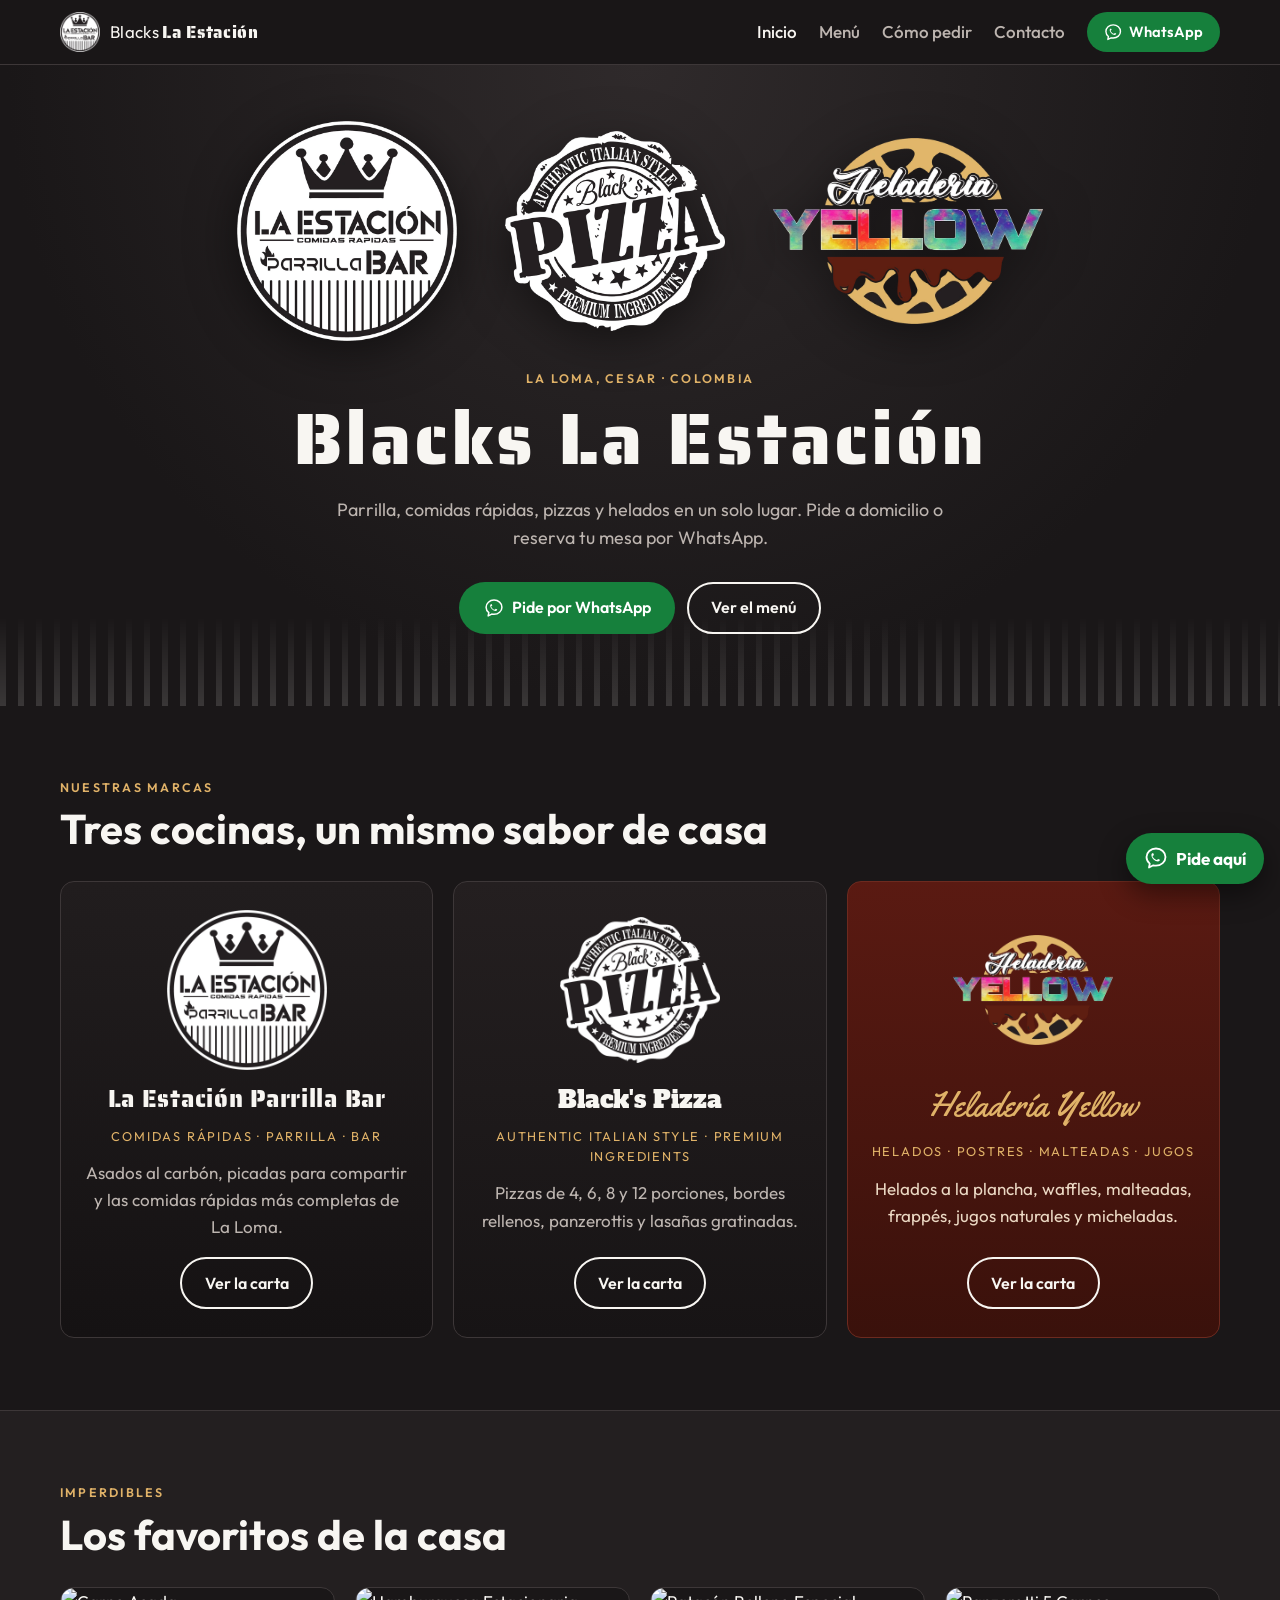
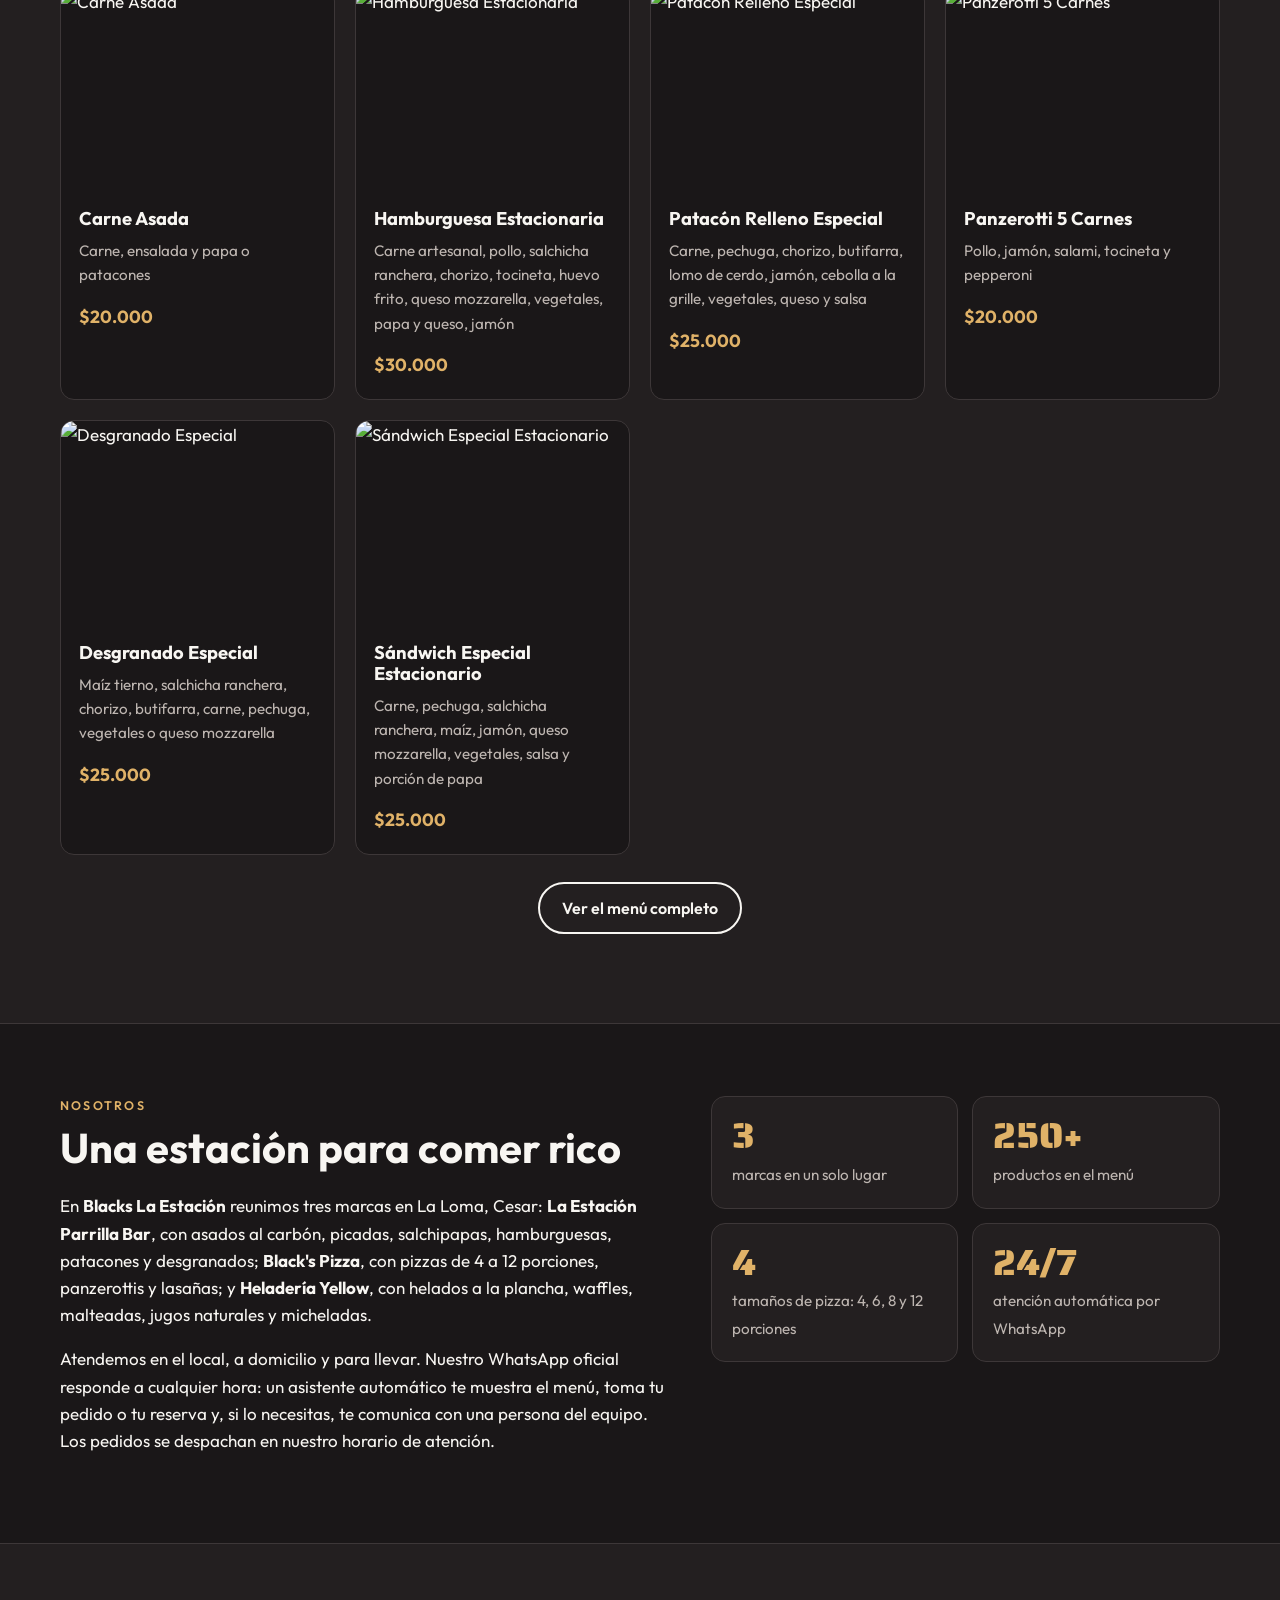
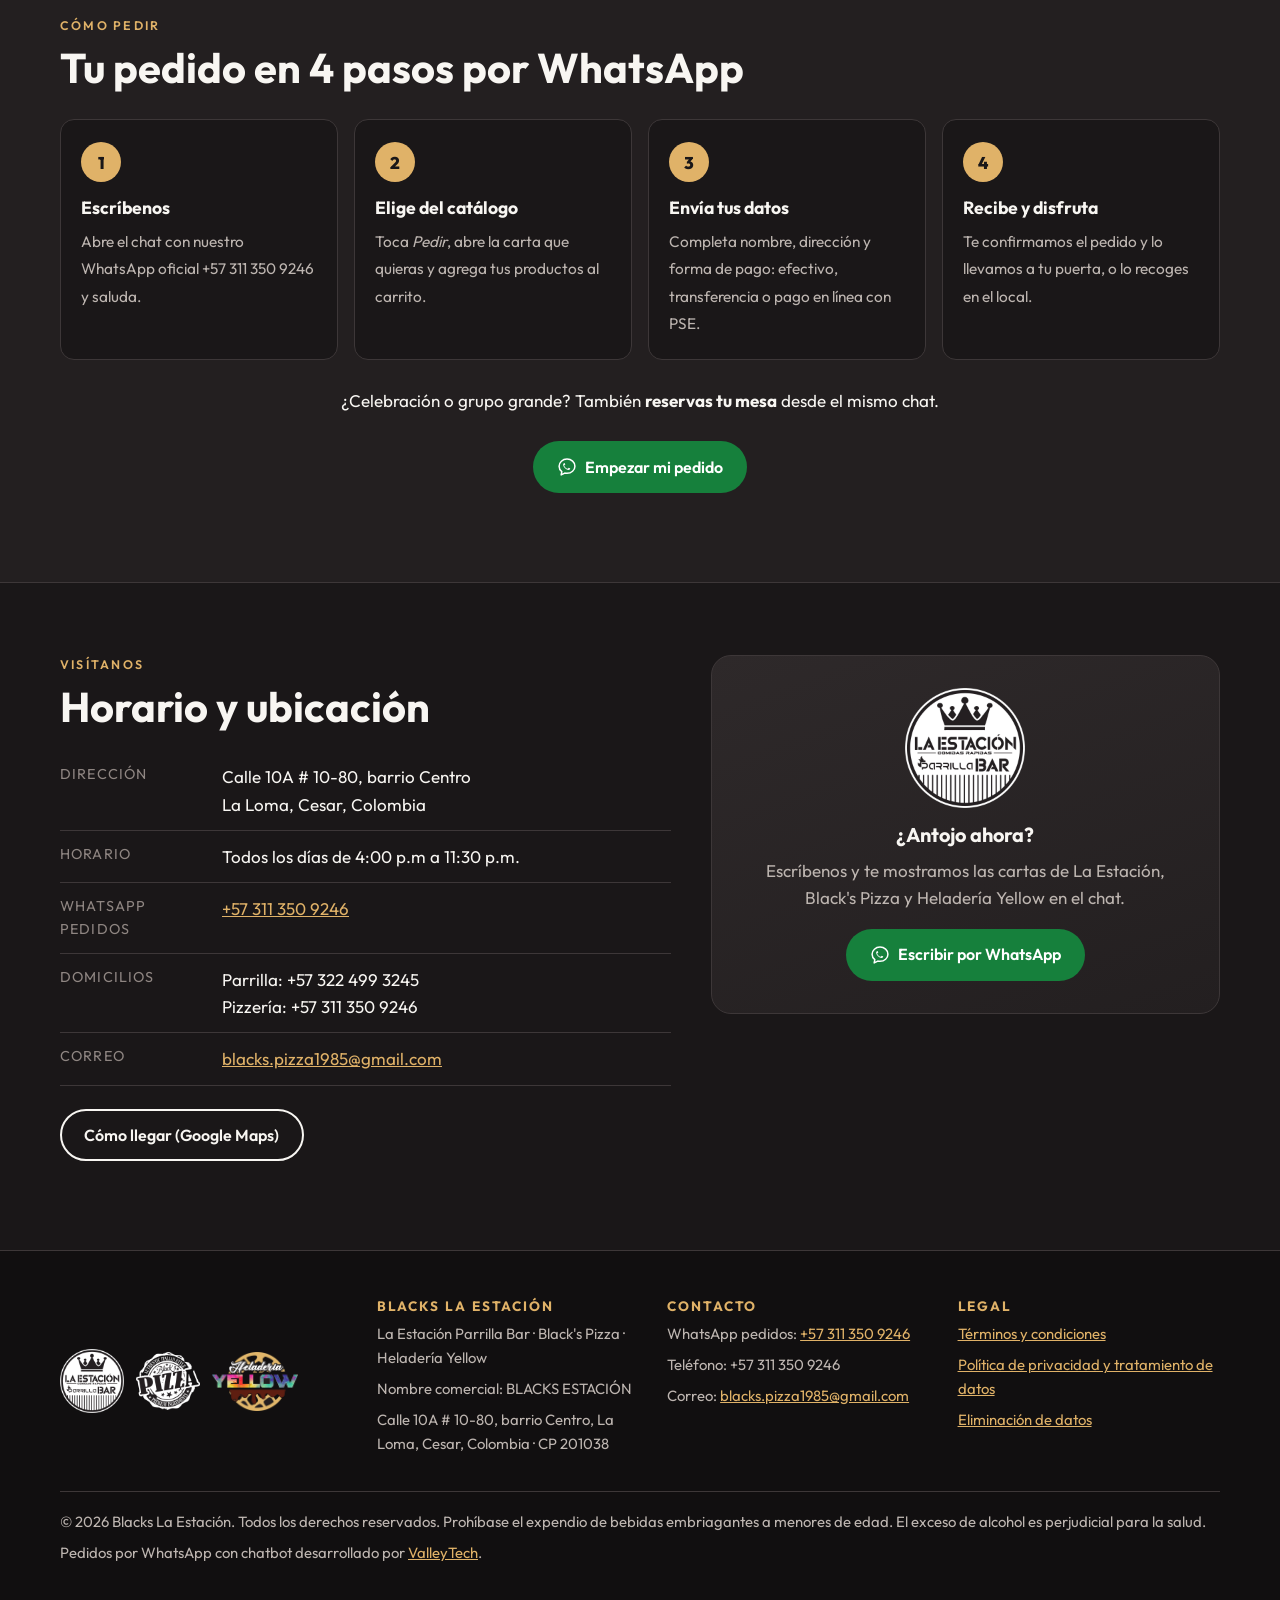
==== commit 16af171b: "actualisando los datos del contacto y horario" ====
--- a/index.html
+++ b/index.html
@@ -107,7 +107,7 @@
       <p class="kicker">Visítanos</p>
       <h2 id="t-contacto">Horario y ubicación</h2>
       <dl class="ficha">
-        <div><dt>Dirección</dt><dd><span data-dato="direccion">Calle 10A # 10-80, barrio Centro, corregimiento de La Loma</span><br><span data-dato="ciudad">El Paso, Cesar, Colombia</span></dd></div>
+        <div><dt>Dirección</dt><dd><span data-dato="direccion">Calle 10A # 10-80, barrio Centro</span><br><span data-dato="ciudad">La Loma, Cesar, Colombia</span></dd></div>
         <div><dt>Horario</dt><dd><span data-dato="horario">Todos los días de 4:00 p.m a 11:30 p.m.</span></dd></div>
         <div><dt>WhatsApp pedidos</dt><dd><a data-wa href="https://wa.me/573113509246" target="_blank" rel="noopener"><span data-dato="whatsappTexto">+57 311 350 9246</span></a></dd></div>
         <div><dt>Domicilios</dt><dd>Parrilla: <span data-dato="domParrilla">+57 322 499 3245</span><br>Pizzería: <span data-dato="domPizzeria">+57 311 350 9246</span></dd></div>
@@ -135,7 +135,7 @@
       <h2>Blacks La Estación</h2>
       <p>La Estación Parrilla Bar · Black's Pizza · Heladería Yellow</p>
       <p>Nombre comercial: <span data-dato="nombreRut">BLACKS ESTACIÓN</span></p>
-      <p><span data-dato="direccion">Calle 10A # 10-80, barrio Centro, corregimiento de La Loma</span>, <span data-dato="ciudad">El Paso, Cesar, Colombia</span> · CP <span data-dato="codigoPostal">201038</span></p>
+      <p><span data-dato="direccion">Calle 10A # 10-80, barrio Centro</span>, <span data-dato="ciudad">La Loma, Cesar, Colombia</span> · CP <span data-dato="codigoPostal">201038</span></p>
     </div>
     <div class="pie__col">
       <h2>Contacto</h2>
